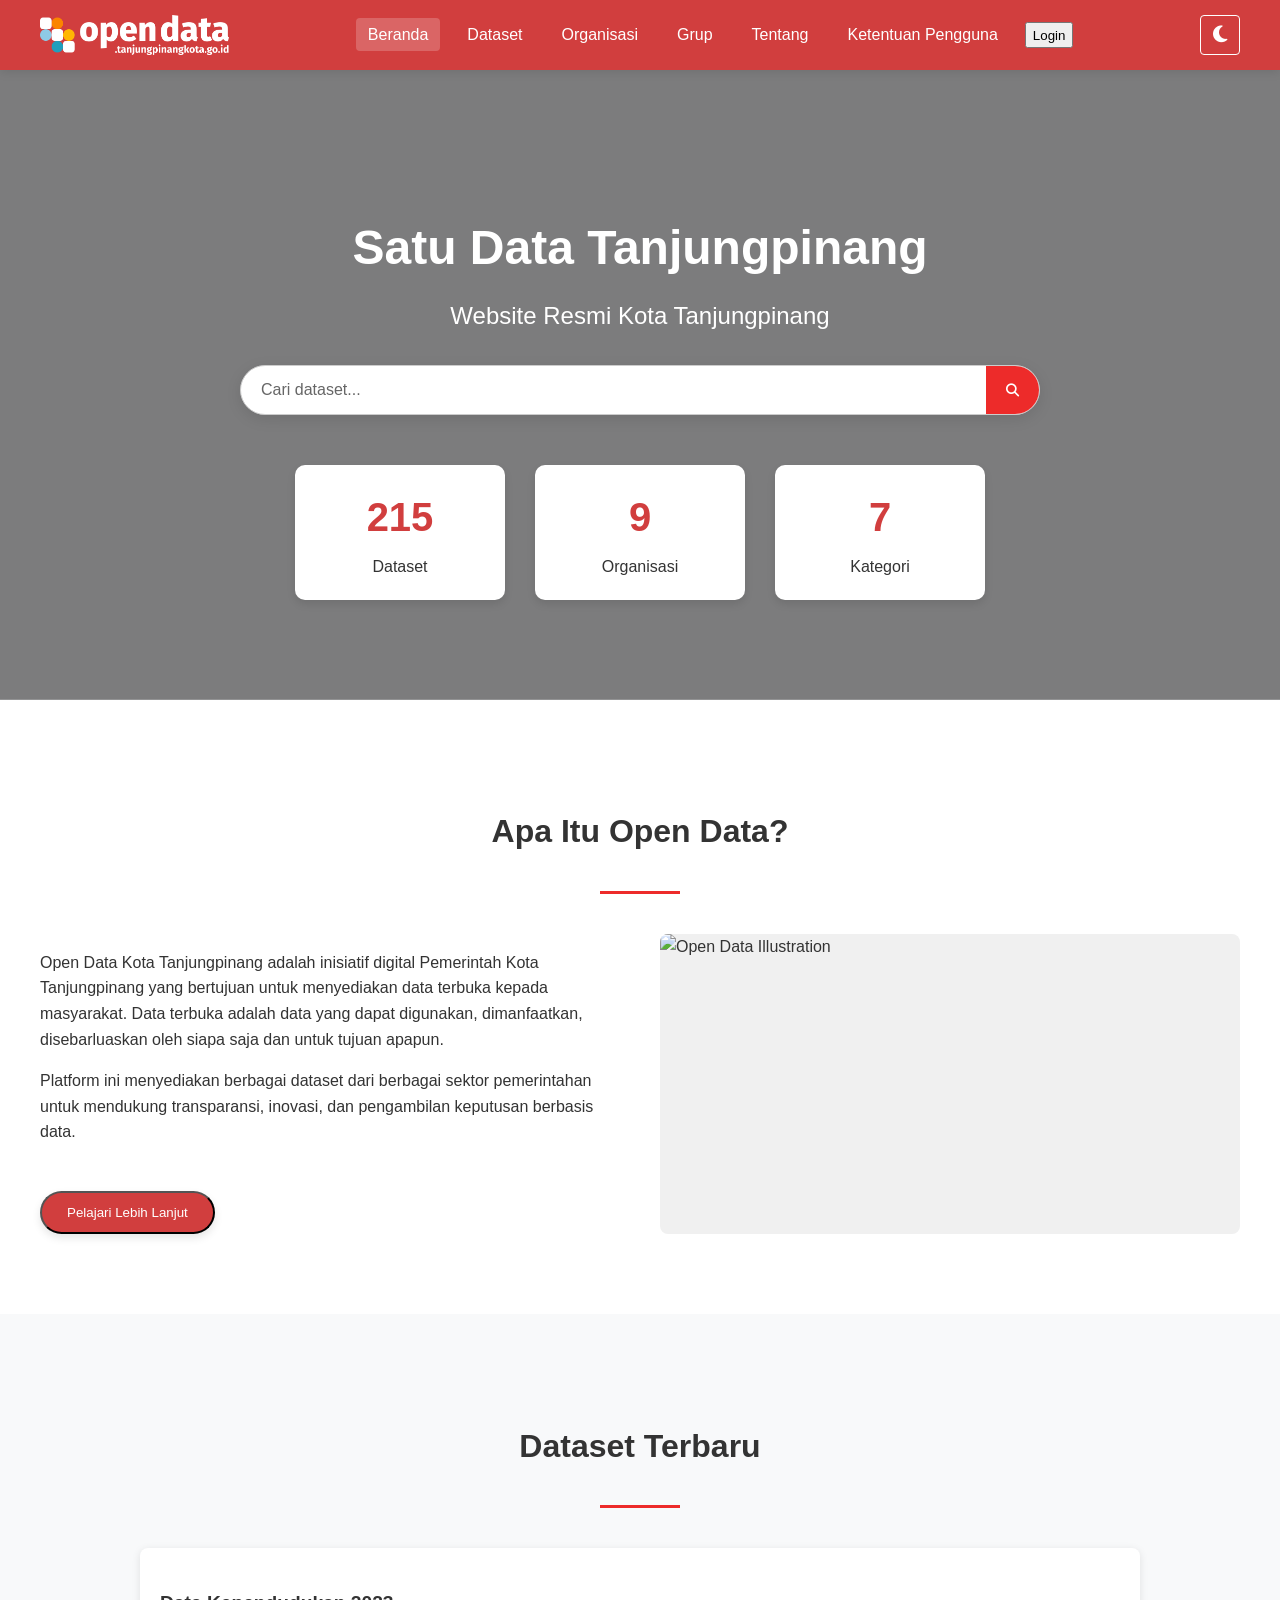
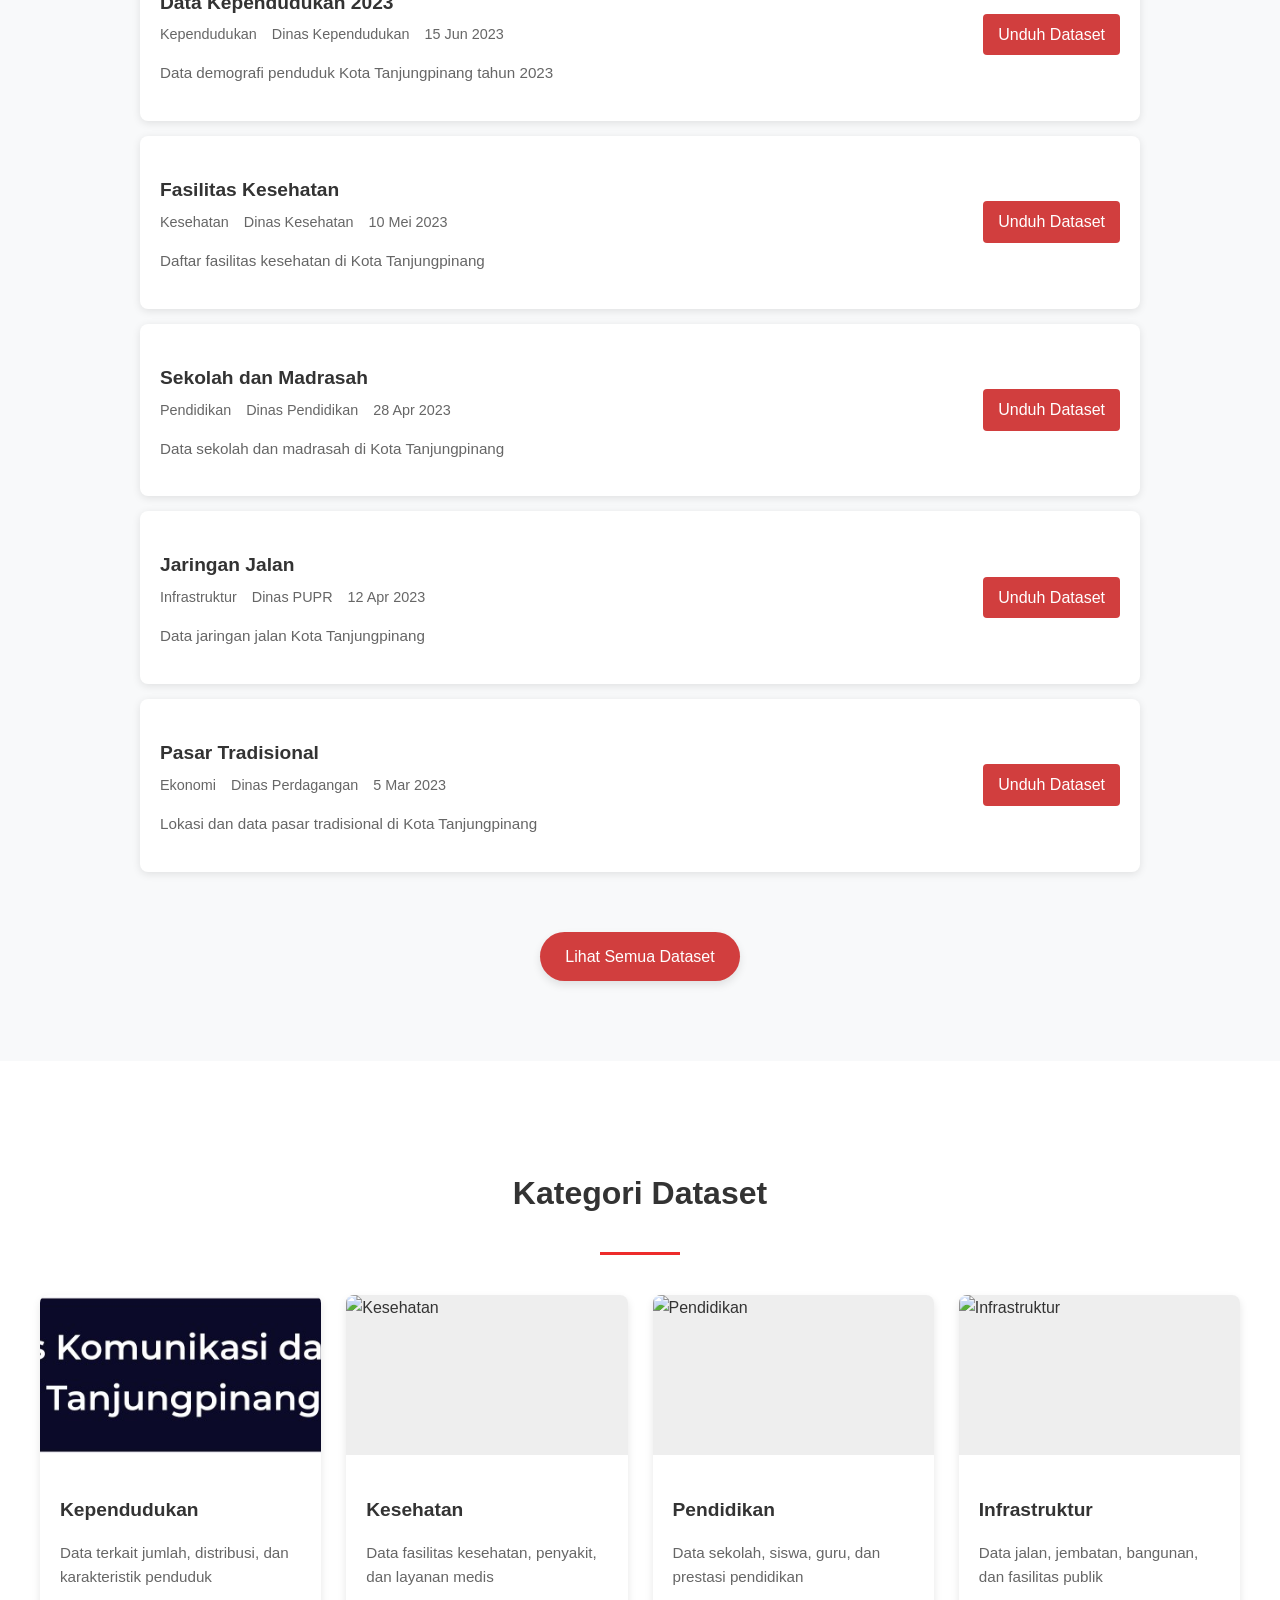
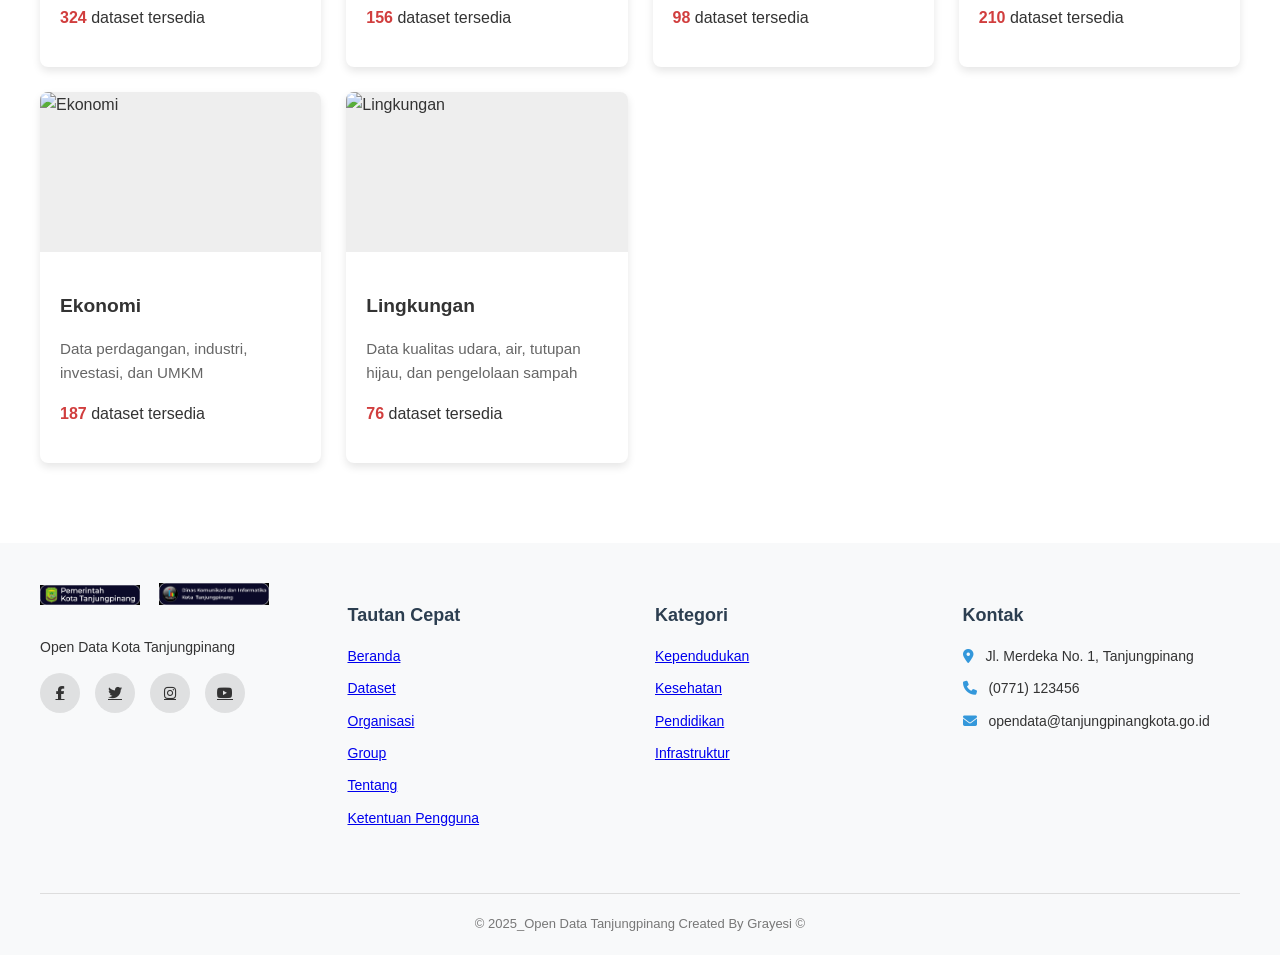
==== index.html @ 6caddbfc "update" ====
<!DOCTYPE html>
<html lang="id">
<head>
    <meta charset="UTF-8">
    <meta name="viewport" content="width=device-width, initial-scale=1.0">
    <title>Open Data Tanjungpinang</title>
    <link rel="stylesheet" href="https://cdnjs.cloudflare.com/ajax/libs/font-awesome/6.4.0/css/all.min.css">
    <link rel="stylesheet"href="index.css">
</head>
<body>
    <div class="loader" id="loader">
        <div class="loader-content">
            <div class="spinner"></div>
            <p>Memuat Data...</p>
        </div>
    </div>
    <div class="toast" id="toast"></div>

    <header>
        <nav>
            <div class="logo">
                <img src="images/opendata tg.png" alt="Open Data Logo">
            </div>
            <button class="mobile-menu-btn" id="mobileMenuBtn">
                <i class="fas fa-bars"></i>
            </button>
            <ul id="mainMenu">
                <li><a href="index.html" class="active">Beranda</a></li>
                <li><a href="menu navbar/dataset.html">Dataset</a></li>
                <li><a href="menu navbar/organisasi.html">Organisasi</a></li>
                <li><a href="menu navbar/grup.html">Grup</a></li>
                <li><a href="menu navbar/tentang.html">Tentang</a></li>
                <li><a href="menu navbar/ketentuan pengguna.html">Ketentuan Pengguna</a></li>
                 <button class="btn btn-outline-light" data-bs-toggle="modal" data-bs-target="#loginModal">Login</button>
            </ul>
                <li class="mode-toggle">
                    <button id="darkModeBtn" class="icon-toggle" aria-label="Toggle Dark Mode">
                        <i class="fas fa-moon"></i>
                    </button>
                </li>
            </ul>
        </nav>
    </header>

    <main>
        <section class="hero-section">
            <h1>Satu Data Tanjungpinang</h1>
            <h2>Website Resmi Kota Tanjungpinang</h2>
            
            <div class="search-container">
                <div class="search-bar">
                    <input type="text" id="searchInput" placeholder="Cari dataset...">
                    <button id="searchBtn">
                        <i class="fas fa-search"></i>
                    </button>
                </div>
            </div>
            
            <div class="stats">
                <div class="stat-item" id="datasetStat">
                    <span>0</span>
                    <p>Dataset</p>
                </div>
                <div class="stat-item" id="orgStat">
                    <span>0</span>
                    <p>Organisasi</p>
                </div>
                <div class="stat-item" id="categoryStat">
                    <span>0</span>
                    <p>Kategori</p>
                </div>
            </div>
        </section>

        <section class="about-opendata">
            <div class="container">
                <div class="section-title">
                    <h2>Apa Itu Open Data?</h2>
                </div>
                <div class="about-content">
                    <div class="about-text">
                        <p>Open Data Kota Tanjungpinang adalah inisiatif digital Pemerintah Kota Tanjungpinang yang bertujuan untuk menyediakan data terbuka kepada masyarakat. Data terbuka adalah data yang dapat digunakan, dimanfaatkan, disebarluaskan oleh siapa saja dan untuk tujuan apapun.</p>
                        <p>Platform ini menyediakan berbagai dataset dari berbagai sektor pemerintahan untuk mendukung transparansi, inovasi, dan pengambilan keputusan berbasis data.</p>
                        <button id="learnMoreBtn" class="view-more">Pelajari Lebih Lanjut</button>
                    </div>
                    <div class="about-image">
                        <img src="" alt="Open Data Illustration">
                    </div>
                </div>
            </div>
        </section>

        <section class="latest-datasets">
            <div class="container">
                <div class="section-title">
                    <h2>Dataset Terbaru</h2>
                </div>
                <div class="dataset-list" id="datasetList">
                    <!-- Dataset items will be inserted here by JavaScript -->
                </div>
                <div style="text-align: center; margin-top: 30px;">
                    <a href="#" class="view-more">Lihat Semua Dataset</a>
                </div>
            </div>
        </section>

        <section class="categories">
            <div class="container">
                <div class="section-title">
                    <h2>Kategori Dataset</h2>
                </div>
                <div class="category-grid" id="categoryGrid">
                    <!-- Category cards will be inserted here by JavaScript -->
                </div>
            </div>
        </section>
    </main>

    <footer>
        <div class="container">
            <div class="footer-content">
                <div class="footer-col">
                    <img src="images/logo pemkot.jpg" alt="Logo Pemerintah Kota Tanjungpinang">
                    <img src="images/logo diskominfo.jpg" alt="Logo Diskominfo Tanjungpinang">
                    <p>Open Data Kota Tanjungpinang</p>
                    <div class="social-links">
                        <a href="#"><i class="fab fa-facebook-f"></i></a>
                        <a href="#"><i class="fab fa-twitter"></i></a>
                        <a href="#"><i class="fab fa-instagram"></i></a>
                        <a href="#"><i class="fab fa-youtube"></i></a>
                    </div>
                </div>
                <div class="footer-col">
                    <h3>Tautan Cepat</h3>
                    <ul>
                        <li><a href="index.html">Beranda</a></li>
                        <li><a href="dataset.html">Dataset</a></li>
                        <li><a href="organisasi.html">Organisasi</a></li>
                        <li><a href="grup.html">Group</a></li>
                        <li><a href="tentang.html">Tentang</a></li>
                        <li><a href="ketentuan pengguna.html">Ketentuan Pengguna</a></li>
                    </ul>
                </div>
                <div class="footer-col">
                    <h3>Kategori</h3>
                    <ul>
                        <li><a href="#">Kependudukan</a></li>
                        <li><a href="#">Kesehatan</a></li>
                        <li><a href="#">Pendidikan</a></li>
                        <li><a href="#">Infrastruktur</a></li>
                    </ul>
                </div>
                <div class="footer-col">
                    <h3>Kontak</h3>
                    <ul>
                        <li><i class="fas fa-map-marker-alt"></i> Jl. Merdeka No. 1, Tanjungpinang</li>
                        <li><i class="fas fa-phone"></i> (0771) 123456</li>
                        <li><i class="fas fa-envelope"></i> opendata@tanjungpinangkota.go.id</li>
                    </ul>
                </div>
            </div>
            <div class="copyright">
                &copy; 2025_Open Data Tanjungpinang Created By Grayesi &copy;
            </div>
        </div>
    </footer>
    
    <script>
        document.addEventListener('DOMContentLoaded', function() {
            // --- Logika Mode Malam ---
            const body = document.body;
            const darkModeBtn = document.getElementById('darkModeBtn');

            function toggleDarkMode() {
                body.classList.toggle('dark-mode');
                const isDarkMode = body.classList.contains('dark-mode');
                localStorage.setItem('darkMode', isDarkMode);
                darkModeBtn.classList.toggle('active', isDarkMode);
            }

            darkModeBtn.addEventListener('click', toggleDarkMode);

            function loadUserPreferences() {
                const isDarkMode = localStorage.getItem('darkMode') === 'true';
                
                if (isDarkMode) {
                    body.classList.add('dark-mode');
                    darkModeBtn.classList.add('active');
                }
            }

            // --- Akhir Logika Mode Malam ---

            // Show loading screen
            const loader = document.getElementById('loader');
            loader.style.display = 'flex';

            setTimeout(() => {
                initApp();
                loader.style.display = 'none';
            }, 1500);

            // Mobile menu toggle
            const mobileMenuBtn = document.getElementById('mobileMenuBtn');
            const mainMenu = document.getElementById('mainMenu');

            mobileMenuBtn.addEventListener('click', function() {
                mainMenu.classList.toggle('active');
                this.innerHTML = mainMenu.classList.contains('active') ?
                    '<i class="fas fa-times"></i>' : '<i class="fas fa-bars"></i>';
            });

            // Animate stats counting
            function animateStats() {
                const datasetStat = document.getElementById('datasetStat').querySelector('span');
                const orgStat = document.getElementById('orgStat').querySelector('span');
                const categoryStat = document.getElementById('categoryStat').querySelector('span');
                
                animateValue(datasetStat, 0, 1436, 2000);
                animateValue(orgStat, 0, 47, 1500);
                animateValue(categoryStat, 0, 26, 1000);
            }

            function animateValue(element, start, end, duration) {
                let startTimestamp = null;
                const step = (timestamp) => {
                    if (!startTimestamp) startTimestamp = timestamp;
                    const progress = Math.min((timestamp - startTimestamp) / duration, 1);
                    element.innerHTML = Math.floor(progress * (end - start) + start);
                    if (progress < 1) {
                        window.requestAnimationFrame(step);
                    }
                };
                window.requestAnimationFrame(step);
            }

            // Dataset list functionality
            const datasets = [
                {
                    id: 1,
                    title: "Data Kependudukan 2023",
                    category: "Kependudukan",
                    org: "Dinas Kependudukan",
                    date: "15 Jun 2023",
                    desc: "Data demografi penduduk Kota Tanjungpinang tahun 2023"
                },
                {
                    id: 2,
                    title: "Fasilitas Kesehatan",
                    category: "Kesehatan",
                    org: "Dinas Kesehatan",
                    date: "10 Mei 2023",
                    desc: "Daftar fasilitas kesehatan di Kota Tanjungpinang"
                },
                {
                    id: 3,
                    title: "Sekolah dan Madrasah",
                    category: "Pendidikan",
                    org: "Dinas Pendidikan",
                    date: "28 Apr 2023",
                    desc: "Data sekolah dan madrasah di Kota Tanjungpinang"
                },
                {
                    id: 4,
                    title: "Jaringan Jalan",
                    category: "Infrastruktur",
                    org: "Dinas PUPR",
                    date: "12 Apr 2023",
                    desc: "Data jaringan jalan Kota Tanjungpinang"
                },
                {
                    id: 5,
                    title: "Pasar Tradisional",
                    category: "Ekonomi",
                    org: "Dinas Perdagangan",
                    date: "5 Mar 2023",
                    desc: "Lokasi dan data pasar tradisional di Kota Tanjungpinang"
                }
            ];
            
            function renderDatasetList() {
                const datasetList = document.getElementById('datasetList');
                datasetList.innerHTML = '';
                
                datasets.forEach(dataset => {
                    const item = document.createElement('div');
                    item.className = 'dataset-item';
                    item.innerHTML = `
                        <div class="dataset-info">
                            <h3 class="dataset-title">${dataset.title}</h3>
                            <div class="dataset-meta">
                                <span>${dataset.category}</span>
                                <span>${dataset.org}</span>
                                <span>${dataset.date}</span>
                            </div>
                            <p class="dataset-desc">${dataset.desc}</p>
                        </div>
                        <div class="dataset-actions">
                            <a href="#" class="dataset-btn" data-id="${dataset.id}">Unduh Dataset</a>
                        </div>
                    `;
                    datasetList.appendChild(item);
                });
                
                document.querySelectorAll('.dataset-btn').forEach(btn => {
                    btn.addEventListener('click', function(e) {
                        e.preventDefault();
                        const datasetId = this.getAttribute('data-id');
                        showToast(`Memulai unduhan dataset #${datasetId}`);
                    });
                });
            }

            // Generate category cards with images
            const categories = [
                { 
                    name: "Kependudukan", 
                    count: 324, 
                    image: "../images/logo diskominfo.jpg ",
                    desc: "Data terkait jumlah, distribusi, dan karakteristik penduduk"
                },
                { 
                    name: "Kesehatan", 
                    count: 156, 
                    image: "https://images.unsplash.com/photo-1576091160550-2173dba999ef?ixlib=rb-4.0.3&ixid=M3wxMjA3fDB8MHxwaG90by1wYWdlfHx8fGVufDB8fHx8fA%3D%3D&auto=format&fit=crop&w=1470&q=80",
                    desc: "Data fasilitas kesehatan, penyakit, dan layanan medis"
                },
                { 
                    name: "Pendidikan", 
                    count: 98, 
                    image: "https://images.unsplash.com/photo-1523050854058-8df90110c9f1?ixlib=rb-4.0.3&ixid=M3wxMjA3fDB8MHxwaG90by1wYWdlfHx8fGVufDB8fHx8fA%3D%3D&auto=format&fit=crop&w=1470&q=80",
                    desc: "Data sekolah, siswa, guru, dan prestasi pendidikan"
                },
                { 
                    name: "Infrastruktur", 
                    count: 210, 
                    image: "https://images.unsplash.com/photo-1477959858617-67f85cf4f1df?ixlib=rb-4.0.3&ixid=M3wxMjA3fDB8MHxwaG90by1wYWdlfHx8fGVufDB8fHx8fA%3D%3D&auto=format&fit=crop&w=1413&q=80",
                    desc: "Data jalan, jembatan, bangunan, dan fasilitas publik"
                },
                { 
                    name: "Ekonomi", 
                    count: 187, 
                    image: "https://images.unsplash.com/photo-1580828343064-fde4fc206bc6?ixlib=rb-4.0.3&ixid=M3wxMjA3fDB8MHxwaG90by1wYWdlfHx8fGVufDB8fHx8fA%3D%3D&auto=format&fit=crop&w=1471&q=80",
                    desc: "Data perdagangan, industri, investasi, dan UMKM"
                },
                { 
                    name: "Lingkungan", 
                    count: 76, 
                    image: "https://images.unsplash.com/photo-1418065460487-3e41a6c84dc5?ixlib=rb-4.0.3&ixid=M3wxMjA3fDB8MHxwaG90by1wYWdlfHx8fGVufDB8fHx8fA%3D%3D&auto=format&fit=crop&w=1470&q=80",
                    desc: "Data kualitas udara, air, tutupan hijau, dan pengelolaan sampah"
                }
            ];

            function renderCategoryCards() {
                const categoryGrid = document.getElementById('categoryGrid');
                categoryGrid.innerHTML = '';

                categories.forEach(category => {
                    const card = document.createElement('div');
                    card.className = 'category-card';
                    card.innerHTML = `
                        <div class="category-image">
                            <img src="${category.image}" alt="${category.name}">
                        </div>
                        <div class="category-content">
                            <h3 class="category-title">${category.name}</h3>
                            <p class="category-desc">${category.desc}</p>
                            <p><span class="category-count">${category.count}</span> dataset tersedia</p>
                        </div>
                    `;
                    categoryGrid.appendChild(card);
                });
            }

            // Search functionality
            const searchBtn = document.getElementById('searchBtn');
            const searchInput = document.getElementById('searchInput');
            
            searchBtn.addEventListener('click', performSearch);
            searchInput.addEventListener('keypress', function(e) {
                if (e.key === 'Enter') performSearch();
            });

            function performSearch() {
                const query = searchInput.value.trim();
                if (query) {
                    showToast(`Mencari: "${query}"`);
                }
            }

            // Learn more button
            document.getElementById('learnMoreBtn').addEventListener('click', function() {
                showToast('Mengarahkan ke halaman tentang');
            });

            // Toast notification
            function showToast(message) {
                const toast = document.getElementById('toast');
                toast.textContent = message;
                toast.classList.add('show');
                
                setTimeout(() => {
                    toast.classList.remove('show');
                }, 3000);
            }

            // Initialize the app
            function initApp() {
                loadUserPreferences();
                animateStats();
                renderDatasetList();
                renderCategoryCards();
            }
        });
    </script>
</body>
</html>
---- index.css ----
:root {
            --primary: #d13e3e;
            --secondary: #CD1818;
            --accent: #ED2B2A;
            --light: #e7776f;
            --dark: #343a30;
            --success: #28a745;
            --bg-body: #f8f9fa;
            --bg-card: white;
            --text-color: #333;
            --text-muted: #666;
            --header-bg: var(--primary);
            --header-text: white;
            --input-bg: white;
            --input-border: #ccc;
        }

        body.dark-mode {
            --primary: #e7776f;
            --secondary: #e7776f;
            --accent: #ec6b5a;
            --light: #34495e;
            --dark: #ecf0f1;
            --success: #cc4e2e;
            --bg-body: #1e2a38;
            --bg-card: #2c3e50;
            --text-color: #f8f9fa;
            --text-muted: #b0bec5;
            --header-bg: #1e2a38;
            --header-text: #f8f9fa;
            --input-bg: #34495e;
            --input-border: #4a647a;
        }

        body {
            margin: 0;
            font-family: 'Segoe UI', Arial, sans-serif;
            background-color: var(--bg-body);
            color: var(--text-color);
            line-height: 1.6;
            transition: background-color 0.5s, color 0.5s;
        }

        header {
            background-color: var(--header-bg);
            color: var(--header-text);
            padding: 15px 0;
            position: sticky;
            top: 0;
            z-index: 1000;
            box-shadow: 0 2px 10px rgba(0,0,0,0.1);
            transition: background-color 0.5s, color 0.5s;
        }

        nav {
            display: flex;
            justify-content: space-between;
            align-items: center;
            max-width: 1200px;
            margin: 0 auto;
            padding: 0 20px;
        }

        .mode-toggle {
            display: flex;
            gap: 10px;
            align-items: center;
        }

        .mode-toggle .icon-toggle {
            background: none;
            border: 1px solid var(--header-text);
            color: var(--header-text);
            width: 40px;
            height: 40px;
            border-radius: 4px;
            cursor: pointer;
            transition: background-color 0.3s, color 0.3s, border-color 0.3s;
            font-size: 1.2rem;
            display: flex;
            justify-content: center;
            align-items: center;
            box-sizing: border-box;
        }

        .mode-toggle .icon-toggle:hover {
            background-color: var(--header-text);
            color: var(--header-bg);
        }

        .mode-toggle .icon-toggle.active {
            background-color: var(--accent);
            border-color: var(--accent);
            color: white;
        }

        .logo {
            display: flex;
            align-items: center;
            gap: 10px;
        }

        .logo img {
            height: 40px;
            transition: transform 0.3s;
        }

        .logo:hover img {
            transform: scale(1.05);
        }

        .logo-text {
            font-weight: bold;
            font-size: 1.2rem;
        }

        nav ul {
            list-style: none;
            margin: 0;
            padding: 0;
            display: flex;
            gap: 15px;
        }

        nav ul li a {
            color: var(--header-text);
            text-decoration: none;
            font-weight: 500;
            padding: 8px 12px;
            border-radius: 4px;
            transition: background-color 0.3s;
        }

        nav ul li a:hover, nav ul li a.active {
            background-color: rgba(255,255,255,0.2);
        }

        .mobile-menu-btn {
            display: none;
            background: none;
            border: none;
            color: var(--header-text);
            font-size: 1.5rem;
            cursor: pointer;
        }

        .hero-section {
            background: linear-gradient(rgba(0,0,0,0.5), rgba(0,0,0,0.5)), url('https://images.unsplash.com/photo-1553877522-43269d4ea984?ixlib=rb-4.0.3&ixid=M3wxMjA3fDB8MHxwaG90by1wYWdlfHx8fGVufDB8fHx8fA%3D%3D&auto=format&fit=crop&w=1470&q=80');
            background-size: cover;
            background-position: center;
            color: white;
            text-align: center;
            padding: 100px 20px;
            position: relative;
        }

        .hero-section h1 {
            font-size: 3em;
            margin-bottom: 10px;
            animation: fadeInDown 1s ease;
        }

        .hero-section h2 {
            font-size: 1.5em;
            margin-top: 0;
            font-weight: normal;
            animation: fadeInUp 1s ease 0.3s both;
        }

        .search-container {
            max-width: 800px;
            margin: 30px auto;
            animation: fadeIn 1s ease 0.6s both;
        }

        .search-bar {
            display: flex;
            background: var(--input-bg);
            border-radius: 50px;
            overflow: hidden;
            box-shadow: 0 4px 15px rgba(0,0,0,0.1);
            border: 1px solid var(--input-border);
            transition: background-color 0.5s, border-color 0.5s;
        }

        .search-bar input {
            flex: 1;
            padding: 15px 20px;
            border: none;
            font-size: 1rem;
            outline: none;
            background: transparent;
            color: var(--text-color);
        }

        .search-bar input::placeholder {
            color: var(--text-muted);
        }

        .search-bar button {
            padding: 0 20px;
            border: none;
            background-color: var(--accent);
            color: white;
            cursor: pointer;
            transition: background-color 0.3s;
        }

        .search-bar button:hover {
            background-color: var(--secondary);
        }

        .stats {
            display: flex;
            justify-content: center;
            gap: 30px;
            margin-top: 50px;
            flex-wrap: wrap;
        }

        .stat-item {
            text-align: center;
            background-color: var(--bg-card);
            padding: 20px 30px;
            border-radius: 10px;
            box-shadow: 0 4px 8px rgba(0,0,0,0.1);
            min-width: 150px;
            transition: transform 0.3s, background-color 0.5s;
        }

        .stat-item:hover {
            transform: translateY(-5px);
        }

        .stat-item span {
            font-size: 2.5em;
            font-weight: bold;
            color: var(--primary);
            display: block;
        }

        .stat-item p {
            margin: 5px 0 0;
            color: var(--text-color);
        }

        .about-opendata {
            padding: 80px 20px;
            background-color: var(--bg-card);
            transition: background-color 0.5s;
        }

        .container {
            max-width: 1200px;
            margin: 0 auto;
        }

        .section-title {
            text-align: center;
            margin-bottom: 40px;
            position: relative;
        }

        .section-title h2 {
            font-size: 2rem;
            color: var(--text-color);
            display: inline-block;
            padding-bottom: 10px;
        }

        .section-title h2::after {
            content: '';
            position: absolute;
            bottom: 0;
            left: 50%;
            transform: translateX(-50%);
            width: 80px;
            height: 3px;
            background-color: var(--accent);
        }

        .about-content {
            display: flex;
            gap: 40px;
            align-items: center;
        }

        .about-text {
            flex: 1;
        }

        .about-image {
            flex: 1;
            min-height: 300px;
            background-color: #f0f0f0;
            border-radius: 8px;
            overflow: hidden;
            position: relative;
        }

        body.dark-mode .about-image {
            background-color: var(--secondary);
        }

        .about-image img {
            width: 100%;
            height: 100%;
            object-fit: cover;
            transition: transform 0.5s;
        }

        .about-image:hover img {
            transform: scale(1.05);
        }

        .latest-datasets {
            padding: 80px 20px;
            background-color: var(--bg-body);
            transition: background-color 0.5s;
        }

        .dataset-list {
            display: flex;
            flex-direction: column;
            gap: 15px;
            max-width: 1000px;
            margin: 0 auto;
        }

        .dataset-item {
            background-color: var(--bg-card);
            border-radius: 8px;
            padding: 20px;
            box-shadow: 0 2px 8px rgba(0,0,0,0.1);
            transition: transform 0.3s, box-shadow 0.3s, background-color 0.5s;
            display: flex;
            justify-content: space-between;
            align-items: center;
        }

        .dataset-item:hover {
            transform: translateY(-3px);
            box-shadow: 0 5px 15px rgba(0,0,0,0.1);
        }

        .dataset-info {
            flex: 1;
        }

        .dataset-title {
            font-size: 1.2rem;
            margin-bottom: 5px;
            color: var(--text-color);
        }

        .dataset-meta {
            display: flex;
            gap: 15px;
            font-size: 0.9rem;
            color: var(--text-muted);
            margin-bottom: 10px;
        }

        .dataset-desc {
            color: var(--text-muted);
            font-size: 0.95rem;
        }

        .dataset-actions {
            display: flex;
            gap: 10px;
        }

        .dataset-btn {
            display: inline-block;
            background-color: var(--primary);
            color: white;
            padding: 8px 15px;
            border-radius: 4px;
            text-decoration: none;
            font-weight: 500;
            transition: background-color 0.3s;
        }

        .dataset-btn:hover {
            background-color: var(--secondary);
        }

        .view-more {
            display: inline-block;
            margin-top: 30px;
            padding: 12px 25px;
            background-color: var(--primary);
            color: white;
            text-decoration: none;
            border-radius: 50px;
            font-weight: 500;
            transition: all 0.3s;
            box-shadow: 0 4px 8px rgba(0,0,0,0.1);
        }

        .view-more:hover {
            background-color: var(--secondary);
            transform: translateY(-3px);
            box-shadow: 0 6px 12px rgba(0,0,0,0.15);
        }

        .categories {
            padding: 80px 20px;
            background-color: var(--bg-card);
            transition: background-color 0.5s;
        }

        .category-grid {
            display: grid;
            grid-template-columns: repeat(auto-fill, minmax(280px, 1fr));
            gap: 25px;
        }

        .category-card {
            background-color: var(--bg-card);
            border-radius: 8px;
            overflow: hidden;
            box-shadow: 0 4px 8px rgba(0,0,0,0.1);
            transition: transform 0.3s, box-shadow 0.3s, background-color 0.5s;
        }

        .category-card:hover {
            transform: translateY(-5px);
            box-shadow: 0 10px 20px rgba(0,0,0,0.15);
        }

        .category-image {
            height: 160px;
            background-color: #eee;
            position: relative;
            overflow: hidden;
        }

        body.dark-mode .category-image {
            background-color: var(--secondary);
        }

        .category-image img {
            width: 100%;
            height: 100%;
            object-fit: cover;
            transition: transform 0.5s;
        }

        .category-card:hover .category-image img {
            transform: scale(1.1);
        }

        .category-content {
            padding: 20px;
        }

        .category-title {
            font-size: 1.2rem;
            margin-bottom: 10px;
            color: var(--text-color);
        }

        .category-desc {
            color: var(--text-muted);
            margin-bottom: 15px;
            font-size: 0.95rem;
        }

        .category-count {
            color: var(--primary);
            font-weight: bold;
        }

        /* Footer Styles */
        footer {
            background-color: #f8f9fa;
            padding: 40px 0 20px;
            color: #333;
            font-size: 14px;
            transition: background-color 0.5s, color 0.5s;
        }

        body.dark-mode footer {
            background-color: var(--header-bg);
            color: var(--dark);
        }

        .footer-content {
            display: flex;
            flex-wrap: wrap;
            justify-content: space-between;
            gap: 30px;
        }

        .footer-col {
            flex: 1;
            min-width: 200px;
            margin-bottom: 20px;
        }

        .footer-col img {
            max-width: 120px;
            height: auto;
            margin-right: 15px;
            margin-bottom: 15px;
            object-fit: contain;
        }

        .footer-col img[src*="logo pemkot"] {
            max-width: 100px;
        }

        .footer-col img[src*="logo diskominfo"] {
            max-width: 110px;
        }

        .footer-col p {
            margin: 10px 0;
            line-height: 1.6;
            color: inherit;
        }

        body.dark-mode .footer-col p {
            color: var(--dark);
        }

        .social-links {
            display: flex;
            gap: 15px;
            margin-top: 15px;
        }

        .social-links a {
            display: flex;
            align-items: center;
            justify-content: center;
            width: 40px;
            height: 40px;
            background-color: rgba(0,0,0,0.1);
            border-radius: 50%;
            color: #333;
            transition: all 0.3s;
        }

        body.dark-mode .social-links a {
            background-color: rgba(255,255,255,0.1);
            color: var(--dark);
        }

        .social-links a:hover {
            background-color: var(--accent);
            color: white;
        }

        .footer-col h3 {
            font-size: 18px;
            margin-bottom: 15px;
            color: #2c3e50;
        }

        body.dark-mode .footer-col h3 {
            color: var(--dark);
        }

        .footer-col ul {
            list-style: none;
            padding: 0;
        }

        .footer-col ul li {
            margin-bottom: 10px;
            color: inherit;
        }

        body.dark-mode .footer-col ul li {
            color: var(--dark);
        }

        .footer-col ul li i {
            margin-right: 8px;
            color: #3498db;
        }

        body.dark-mode .footer-col ul li i {
            color: var(--accent);
        }

        .copyright {
            text-align: center;
            margin-top: 30px;
            padding-top: 20px;
            border-top: 1px solid #ddd;
            font-size: 13px;
            color: #777;
        }

        body.dark-mode .copyright {
            color: var(--dark);
            border-top-color: rgba(255,255,255,0.1);
        }

        /* Responsive adjustments */
        @media (max-width: 768px) {
            .footer-col {
                flex: 100%;
            }
            
            .footer-col img {
                max-width: 90px;
            }
            
            nav ul {
                position: fixed;
                top: 70px;
                left: 0;
                width: 100%;
                background-color: var(--header-bg);
                flex-direction: column;
                align-items: center;
                padding: 20px 0;
                gap: 15px;
                transform: translateY(-150%);
                transition: transform 0.3s ease, background-color 0.5s;
                z-index: 999;
            }

            nav ul.active {
                transform: translateY(0);
            }

            .mobile-menu-btn {
                display: block;
            }

            .hero-section h1 {
                font-size: 2.2rem;
            }

            .hero-section h2 {
                font-size: 1.2rem;
            }

            .about-content {
                flex-direction: column;
            }
            
            .dataset-item {
                flex-direction: column;
                align-items: flex-start;
                gap: 15px;
            }
            
            .dataset-actions {
                align-self: flex-end;
            }
            
            .mode-toggle {
                margin-top: 20px;
            }
        }

        /* Loading animation */
        .loader {
            display: none;
            position: fixed;
            top: 0;
            left: 0;
            width: 100%;
            height: 100%;
            background-color: rgba(0,0,0,0.7);
            z-index: 9999;
            justify-content: center;
            align-items: center;
        }

        .loader-content {
            text-align: center;
            color: white;
        }

        .spinner {
            width: 50px;
            height: 50px;
            border: 5px solid rgba(255,255,255,0.3);
            border-radius: 50%;
            border-top-color: var(--accent);
            animation: spin 1s ease-in-out infinite;
            margin: 0 auto 20px;
        }

        @keyframes spin {
            to { transform: rotate(360deg); }
        }

        /* Toast notification */
        .toast {
            position: fixed;
            bottom: 20px;
            right: 20px;
            background-color: var(--success);
            color: white;
            padding: 15px 25px;
            border-radius: 4px;
            box-shadow: 0 4px 12px rgba(0,0,0,0.15);
            transform: translateY(100px);
            opacity: 0;
            transition: all 0.3s ease;
            z-index: 1000;
        }

        .toast.show {
            transform: translateY(0);
            opacity: 1;
        }

        /* Animations */
        @keyframes fadeIn {
            from { opacity: 0; }
            to { opacity: 1; }
        }

        @keyframes fadeInDown {
            from {
                opacity: 0;
                transform: translateY(-20px);
            }
            to {
                opacity: 1;
                transform: translateY(0);
            }
        }

        @keyframes fadeInUp {
            from {
                opacity: 0;
                transform: translateY(20px);
            }
            to {
                opacity: 1;
                transform: translateY(0);
            }
        }
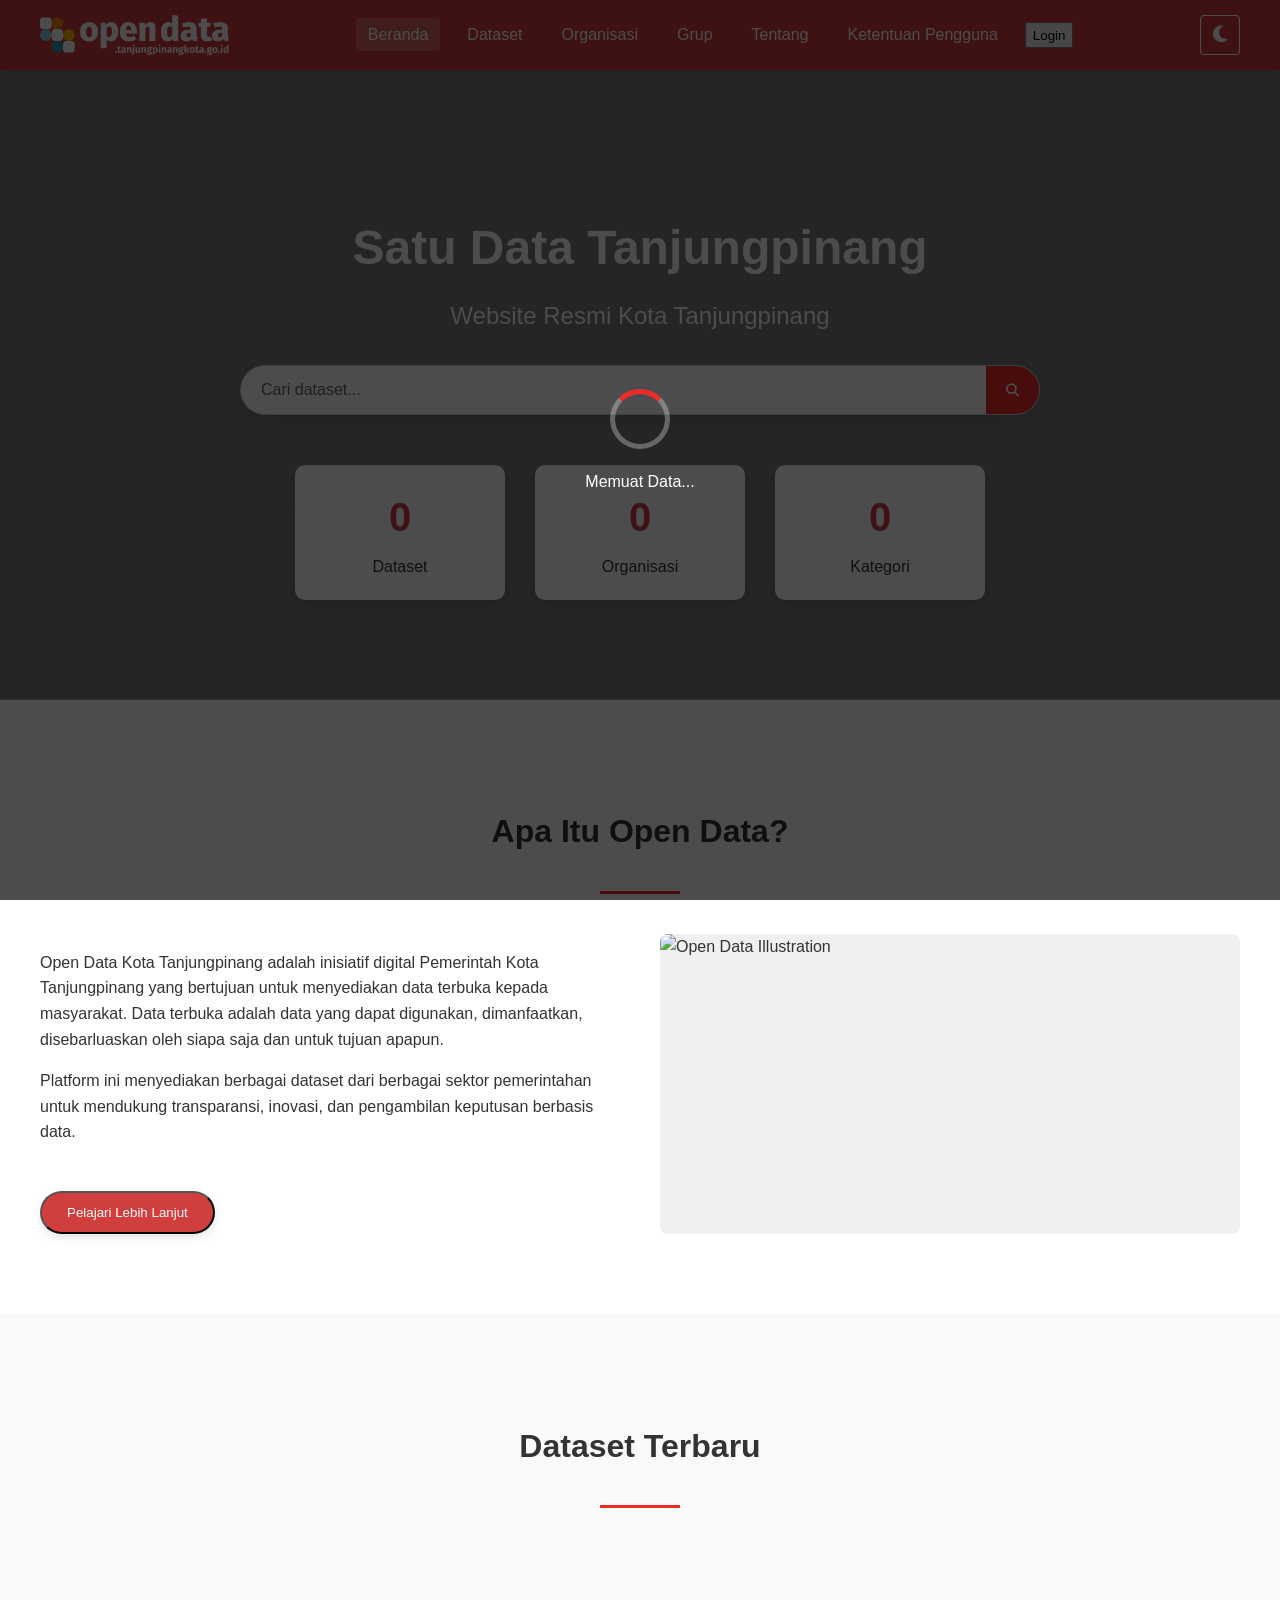
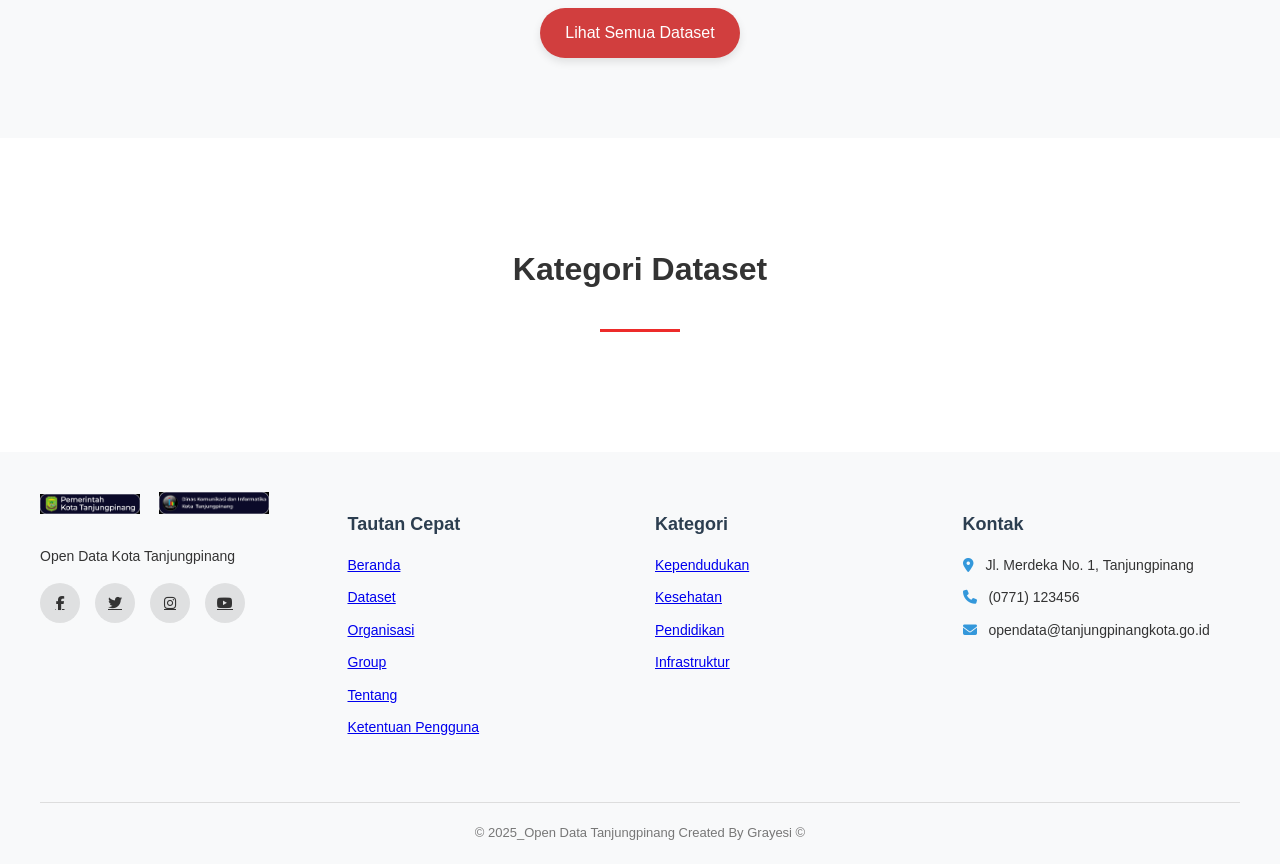
==== commit 4f20fd62: "update" ====
--- a/index.html
+++ b/index.html
@@ -134,11 +134,11 @@
                     <h3>Tautan Cepat</h3>
                     <ul>
                         <li><a href="index.html">Beranda</a></li>
-                        <li><a href="dataset.html">Dataset</a></li>
-                        <li><a href="organisasi.html">Organisasi</a></li>
-                        <li><a href="grup.html">Group</a></li>
-                        <li><a href="tentang.html">Tentang</a></li>
-                        <li><a href="ketentuan pengguna.html">Ketentuan Pengguna</a></li>
+                        <li><a href="../Menu Navbar/dataset.html">Dataset</a></li>
+                        <li><a href="../Menu Navbar/organisasi.html">Organisasi</a></li>
+                        <li><a href="../Menu Navbar/grup.html">Group</a></li>
+                        <li><a href="../Menu Navbar/grup.html">Tentang</a></li>
+                        <li><a href="../Menu Navbar/ketentuan pengguna.html">Ketentuan Pengguna</a></li>
                     </ul>
                 </div>
                 <div class="footer-col">
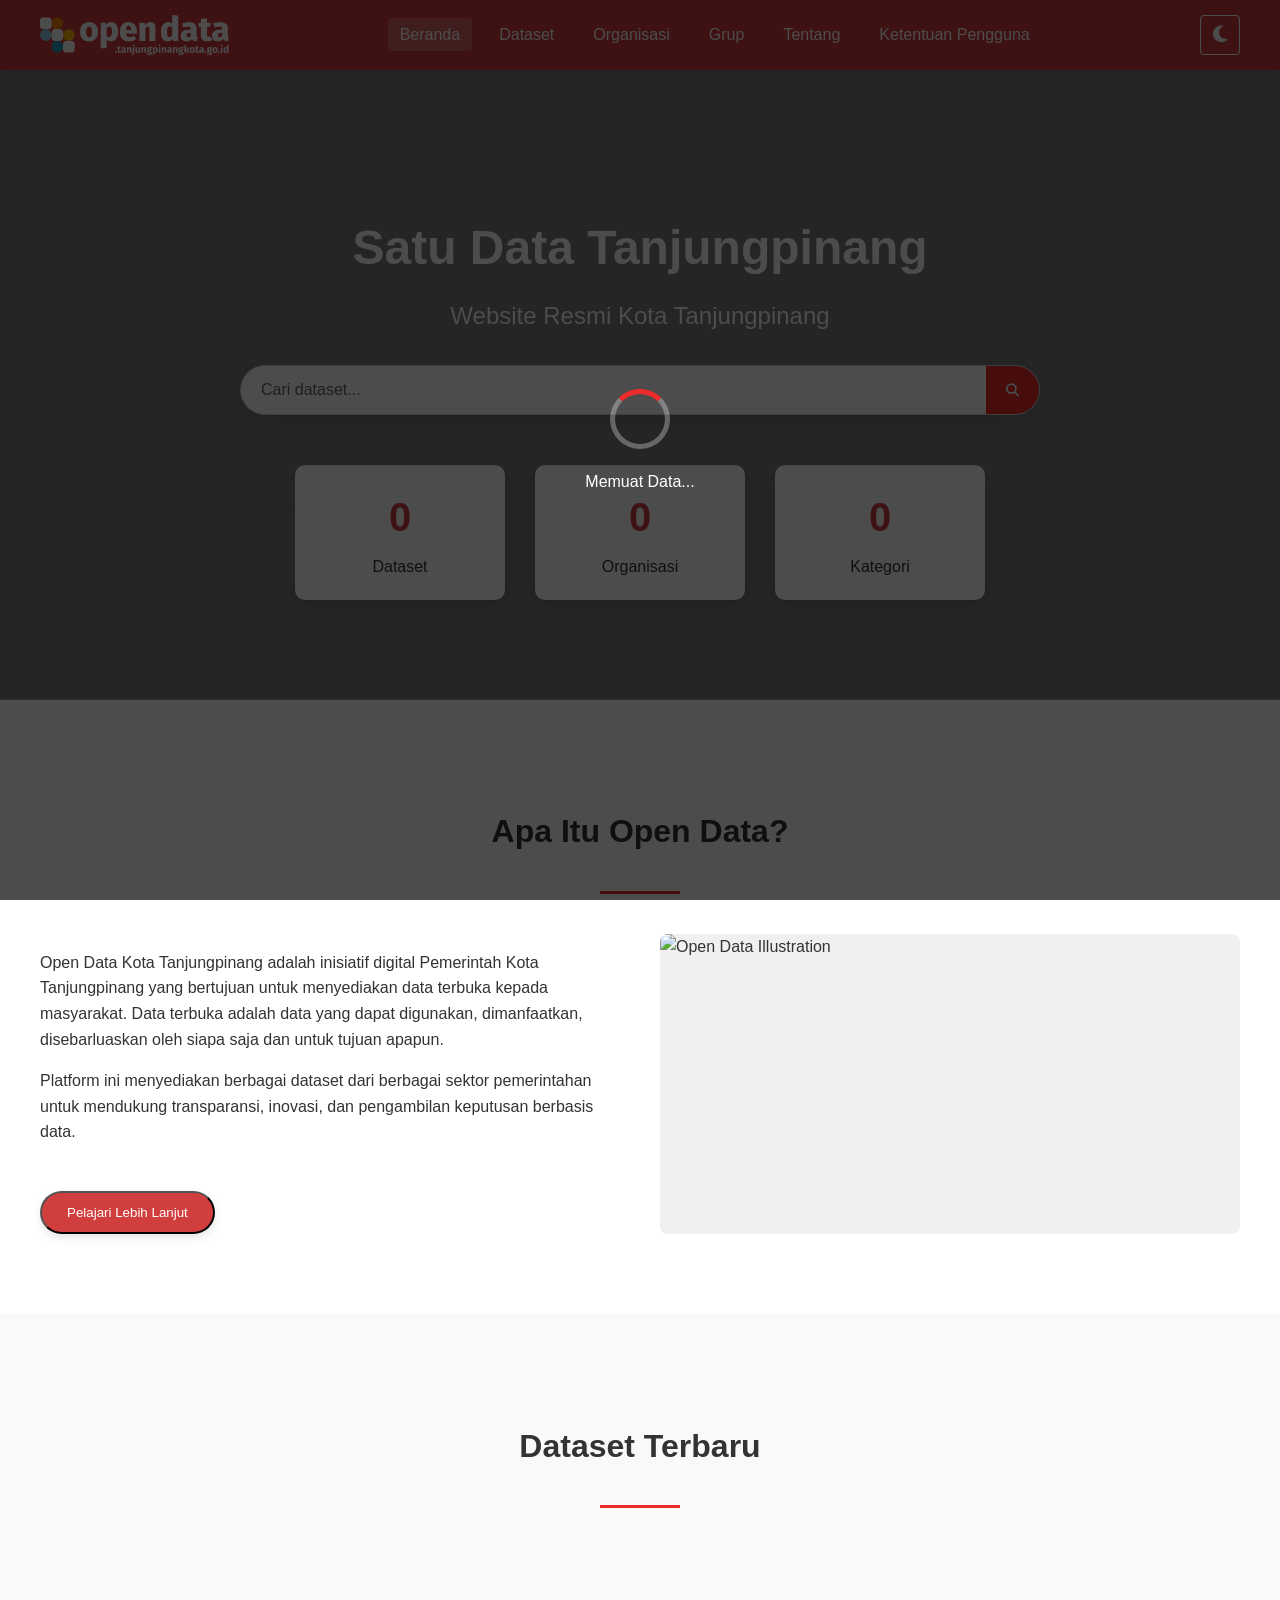
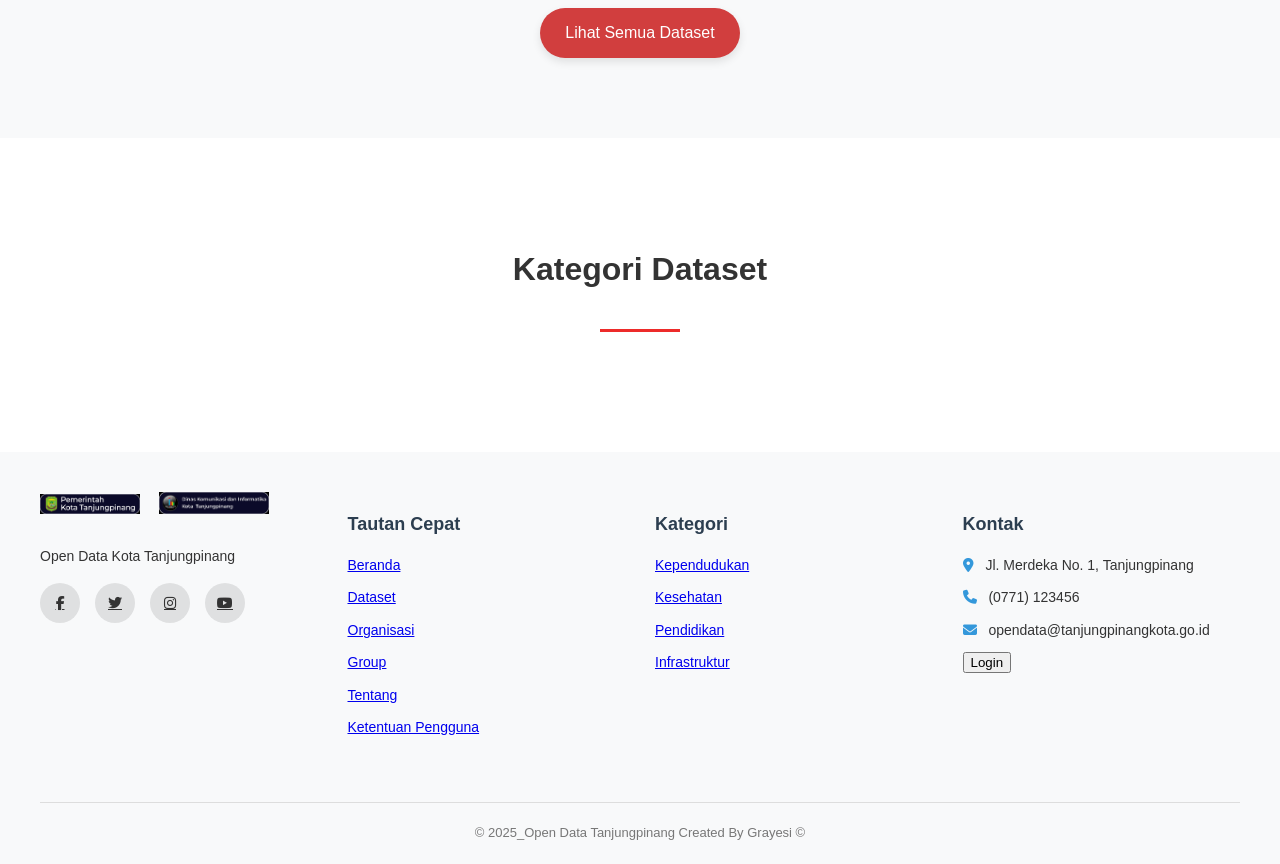
==== commit fa2a1b94: "update" ====
--- a/index.html
+++ b/index.html
@@ -31,7 +31,6 @@
                 <li><a href="menu navbar/grup.html">Grup</a></li>
                 <li><a href="menu navbar/tentang.html">Tentang</a></li>
                 <li><a href="menu navbar/ketentuan pengguna.html">Ketentuan Pengguna</a></li>
-                 <button class="btn btn-outline-light" data-bs-toggle="modal" data-bs-target="#loginModal">Login</button>
             </ul>
                 <li class="mode-toggle">
                     <button id="darkModeBtn" class="icon-toggle" aria-label="Toggle Dark Mode">
@@ -156,6 +155,7 @@
                         <li><i class="fas fa-map-marker-alt"></i> Jl. Merdeka No. 1, Tanjungpinang</li>
                         <li><i class="fas fa-phone"></i> (0771) 123456</li>
                         <li><i class="fas fa-envelope"></i> opendata@tanjungpinangkota.go.id</li>
+                        <button class="btn btn-outline-light" data-bs-toggle="modal" data-bs-target="#loginModal">Login</button>
                     </ul>
                 </div>
             </div>
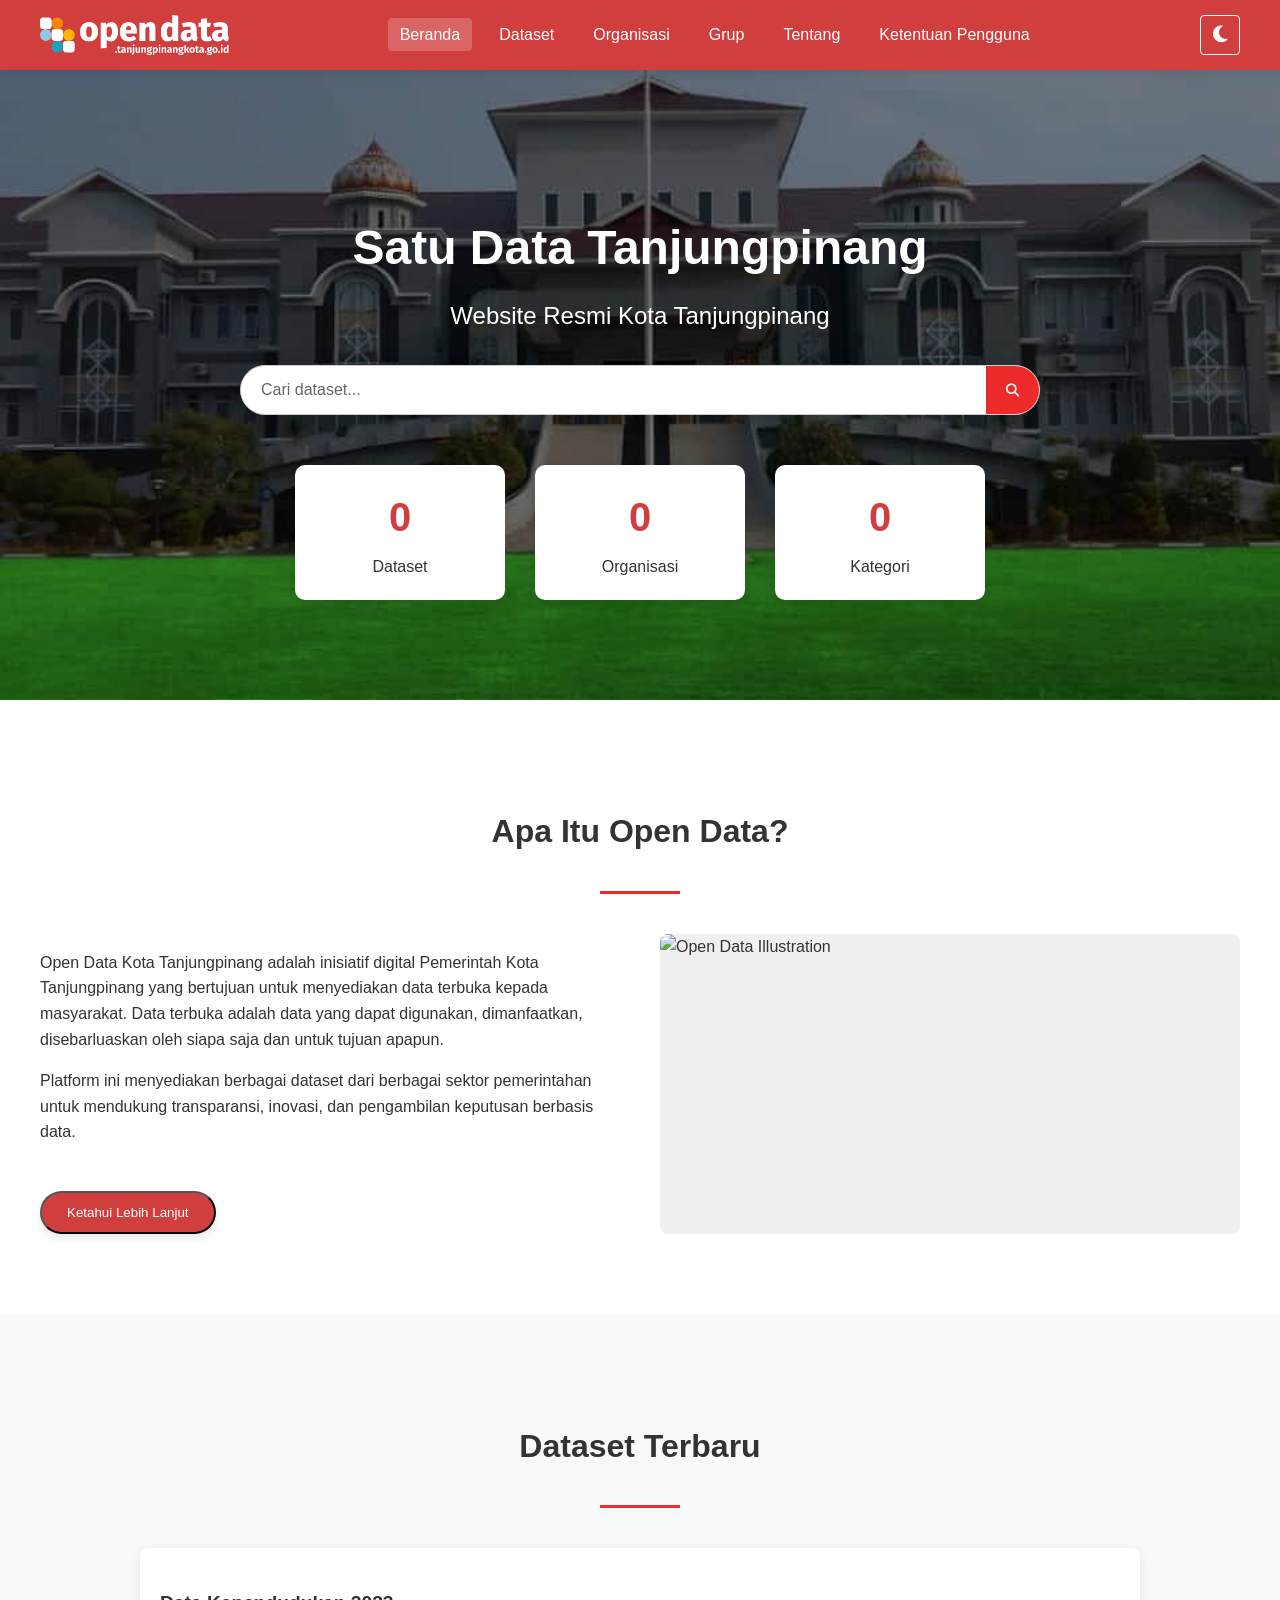
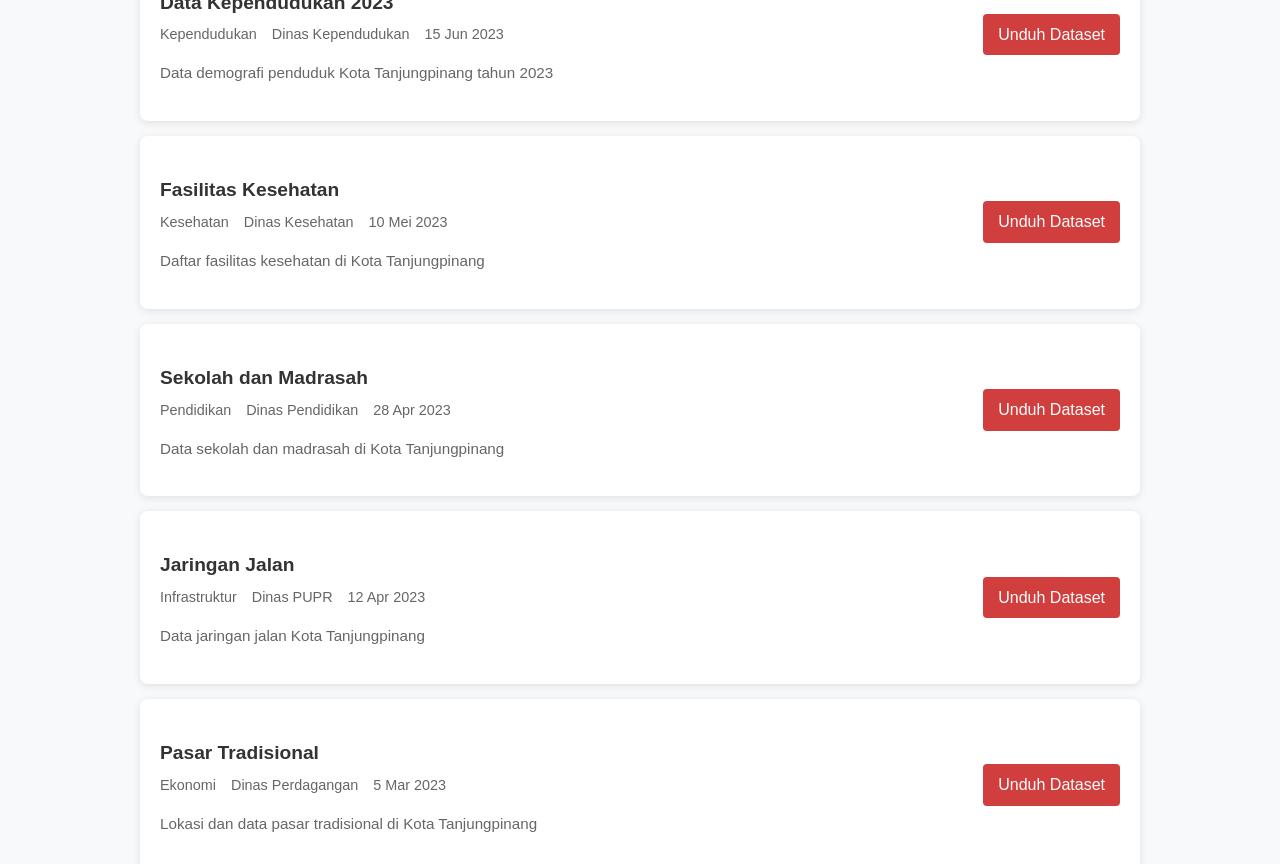
==== commit eb9d51b4: "update" ====
--- a/index.html
+++ b/index.html
@@ -80,10 +80,10 @@
                     <div class="about-text">
                         <p>Open Data Kota Tanjungpinang adalah inisiatif digital Pemerintah Kota Tanjungpinang yang bertujuan untuk menyediakan data terbuka kepada masyarakat. Data terbuka adalah data yang dapat digunakan, dimanfaatkan, disebarluaskan oleh siapa saja dan untuk tujuan apapun.</p>
                         <p>Platform ini menyediakan berbagai dataset dari berbagai sektor pemerintahan untuk mendukung transparansi, inovasi, dan pengambilan keputusan berbasis data.</p>
-                        <button id="learnMoreBtn" class="view-more">Pelajari Lebih Lanjut</button>
+                        <button id="learnMoreBtn" class="view-more">Ketahui Lebih Lanjut</button>
                     </div>
                     <div class="about-image">
-                        <img src="" alt="Open Data Illustration">
+                        <img src="https://th.bing.com/th/id/OIP.ILMy4ZBLD4hFxqI-e_qIBwHaEK?w=319&h=180&c=7&r=0&o=7&pid=1.7&rm=3" alt="Open Data Illustration">
                     </div>
                 </div>
             </div>
@@ -316,37 +316,37 @@
                 { 
                     name: "Kependudukan", 
                     count: 324, 
-                    image: "../images/logo diskominfo.jpg ",
+                    image: "images/KEPENDUDUKAN DATA.jpeg",
                     desc: "Data terkait jumlah, distribusi, dan karakteristik penduduk"
                 },
                 { 
                     name: "Kesehatan", 
                     count: 156, 
-                    image: "https://images.unsplash.com/photo-1576091160550-2173dba999ef?ixlib=rb-4.0.3&ixid=M3wxMjA3fDB8MHxwaG90by1wYWdlfHx8fGVufDB8fHx8fA%3D%3D&auto=format&fit=crop&w=1470&q=80",
+                    image: "images/KESEHATAN DATA.jpg",
                     desc: "Data fasilitas kesehatan, penyakit, dan layanan medis"
                 },
                 { 
                     name: "Pendidikan", 
                     count: 98, 
-                    image: "https://images.unsplash.com/photo-1523050854058-8df90110c9f1?ixlib=rb-4.0.3&ixid=M3wxMjA3fDB8MHxwaG90by1wYWdlfHx8fGVufDB8fHx8fA%3D%3D&auto=format&fit=crop&w=1470&q=80",
+                    image: "images/PENDIDIKAN DATA.jpg",
                     desc: "Data sekolah, siswa, guru, dan prestasi pendidikan"
                 },
                 { 
                     name: "Infrastruktur", 
                     count: 210, 
-                    image: "https://images.unsplash.com/photo-1477959858617-67f85cf4f1df?ixlib=rb-4.0.3&ixid=M3wxMjA3fDB8MHxwaG90by1wYWdlfHx8fGVufDB8fHx8fA%3D%3D&auto=format&fit=crop&w=1413&q=80",
+                    image: "images/INFRASTRUKTUR DATA.jpg",
                     desc: "Data jalan, jembatan, bangunan, dan fasilitas publik"
                 },
                 { 
                     name: "Ekonomi", 
                     count: 187, 
-                    image: "https://images.unsplash.com/photo-1580828343064-fde4fc206bc6?ixlib=rb-4.0.3&ixid=M3wxMjA3fDB8MHxwaG90by1wYWdlfHx8fGVufDB8fHx8fA%3D%3D&auto=format&fit=crop&w=1471&q=80",
+                    image: "images/EKONOMI DATA.png",
                     desc: "Data perdagangan, industri, investasi, dan UMKM"
                 },
                 { 
                     name: "Lingkungan", 
                     count: 76, 
-                    image: "https://images.unsplash.com/photo-1418065460487-3e41a6c84dc5?ixlib=rb-4.0.3&ixid=M3wxMjA3fDB8MHxwaG90by1wYWdlfHx8fGVufDB8fHx8fA%3D%3D&auto=format&fit=crop&w=1470&q=80",
+                    image: "images/dinas lingkungan.jpg",
                     desc: "Data kualitas udara, air, tutupan hijau, dan pengelolaan sampah"
                 }
             ];
--- a/index.css
+++ b/index.css
@@ -145,7 +145,7 @@
         }
 
         .hero-section {
-            background: linear-gradient(rgba(0,0,0,0.5), rgba(0,0,0,0.5)), url('https://images.unsplash.com/photo-1553877522-43269d4ea984?ixlib=rb-4.0.3&ixid=M3wxMjA3fDB8MHxwaG90by1wYWdlfHx8fGVufDB8fHx8fA%3D%3D&auto=format&fit=crop&w=1470&q=80');
+            background: linear-gradient(rgba(0,0,0,0.5), rgba(0,0,0,0.5)), url('images/walikota\ tanjungpinang.jpg');
             background-size: cover;
             background-position: center;
             color: white;
@@ -406,7 +406,7 @@
         }
 
         .categories {
-            padding: 80px 20px;
+            padding: 80px 20px;  
             background-color: var(--bg-card);
             transition: background-color 0.5s;
         }
@@ -444,7 +444,8 @@
         .category-image img {
             width: 100%;
             height: 100%;
-            object-fit: cover;
+            object-fit: center;
+            object-position: center;
             transition: transform 0.5s;
         }
 
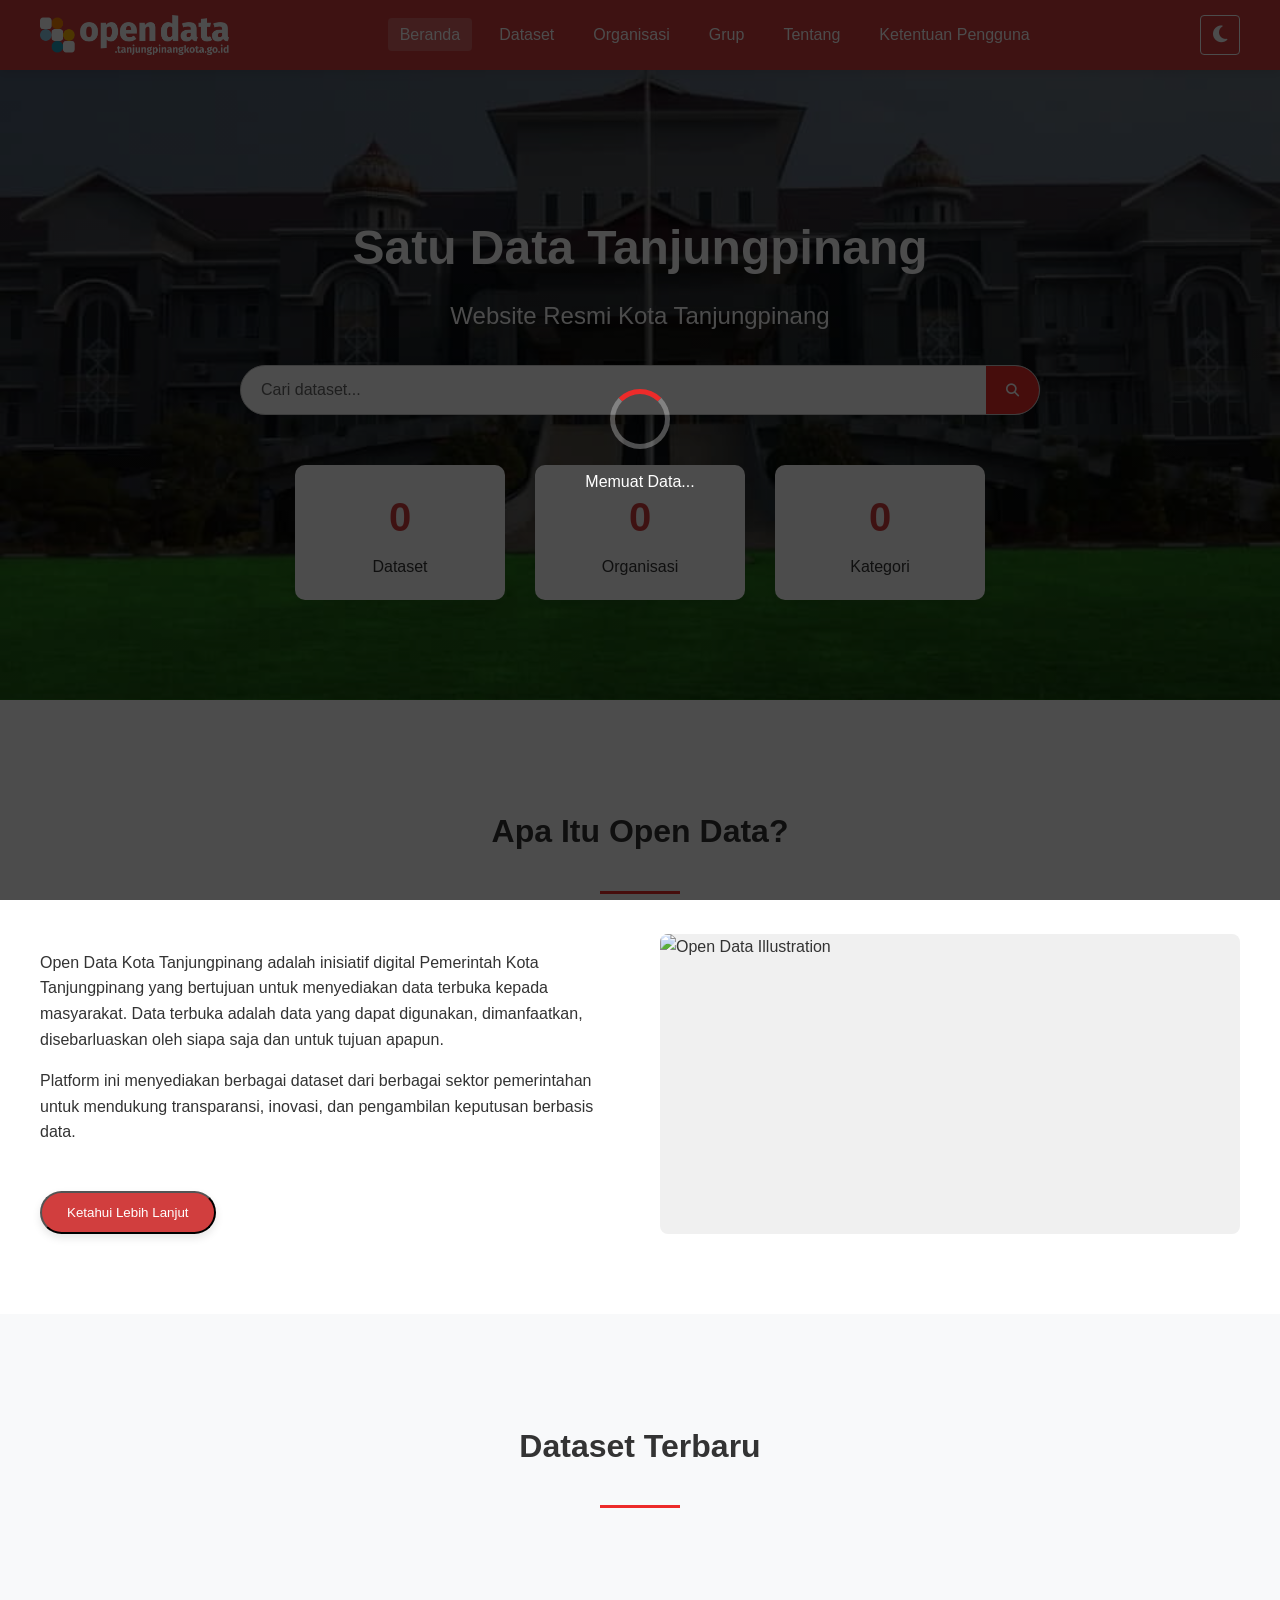
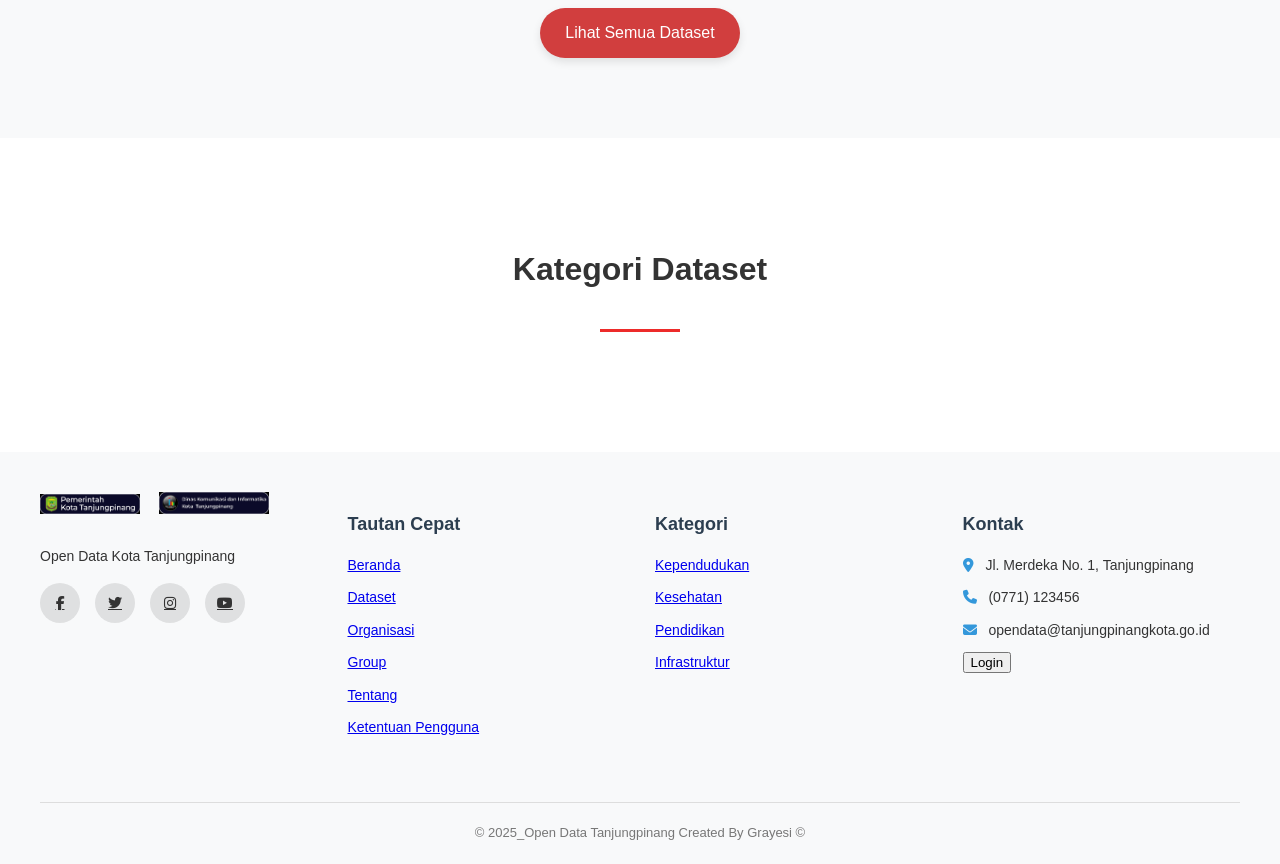
==== commit f1049aa9: "update" ====
--- a/index.html
+++ b/index.html
@@ -133,11 +133,11 @@
                     <h3>Tautan Cepat</h3>
                     <ul>
                         <li><a href="index.html">Beranda</a></li>
-                        <li><a href="../Menu Navbar/dataset.html">Dataset</a></li>
-                        <li><a href="../Menu Navbar/organisasi.html">Organisasi</a></li>
-                        <li><a href="../Menu Navbar/grup.html">Group</a></li>
-                        <li><a href="../Menu Navbar/grup.html">Tentang</a></li>
-                        <li><a href="../Menu Navbar/ketentuan pengguna.html">Ketentuan Pengguna</a></li>
+                        <li><a href="./Menu Navbar/dataset.html">Dataset</a></li>
+                        <li><a href="./Menu Navbar/organisasi.html">Organisasi</a></li>
+                        <li><a href="./Menu Navbar/grup.html">Group</a></li>
+                        <li><a href="./Menu Navbar/tentang.html">Tentang</a></li>
+                        <li><a href="./Menu Navbar/ketentuan pengguna.html">Ketentuan Pengguna</a></li>
                     </ul>
                 </div>
                 <div class="footer-col">
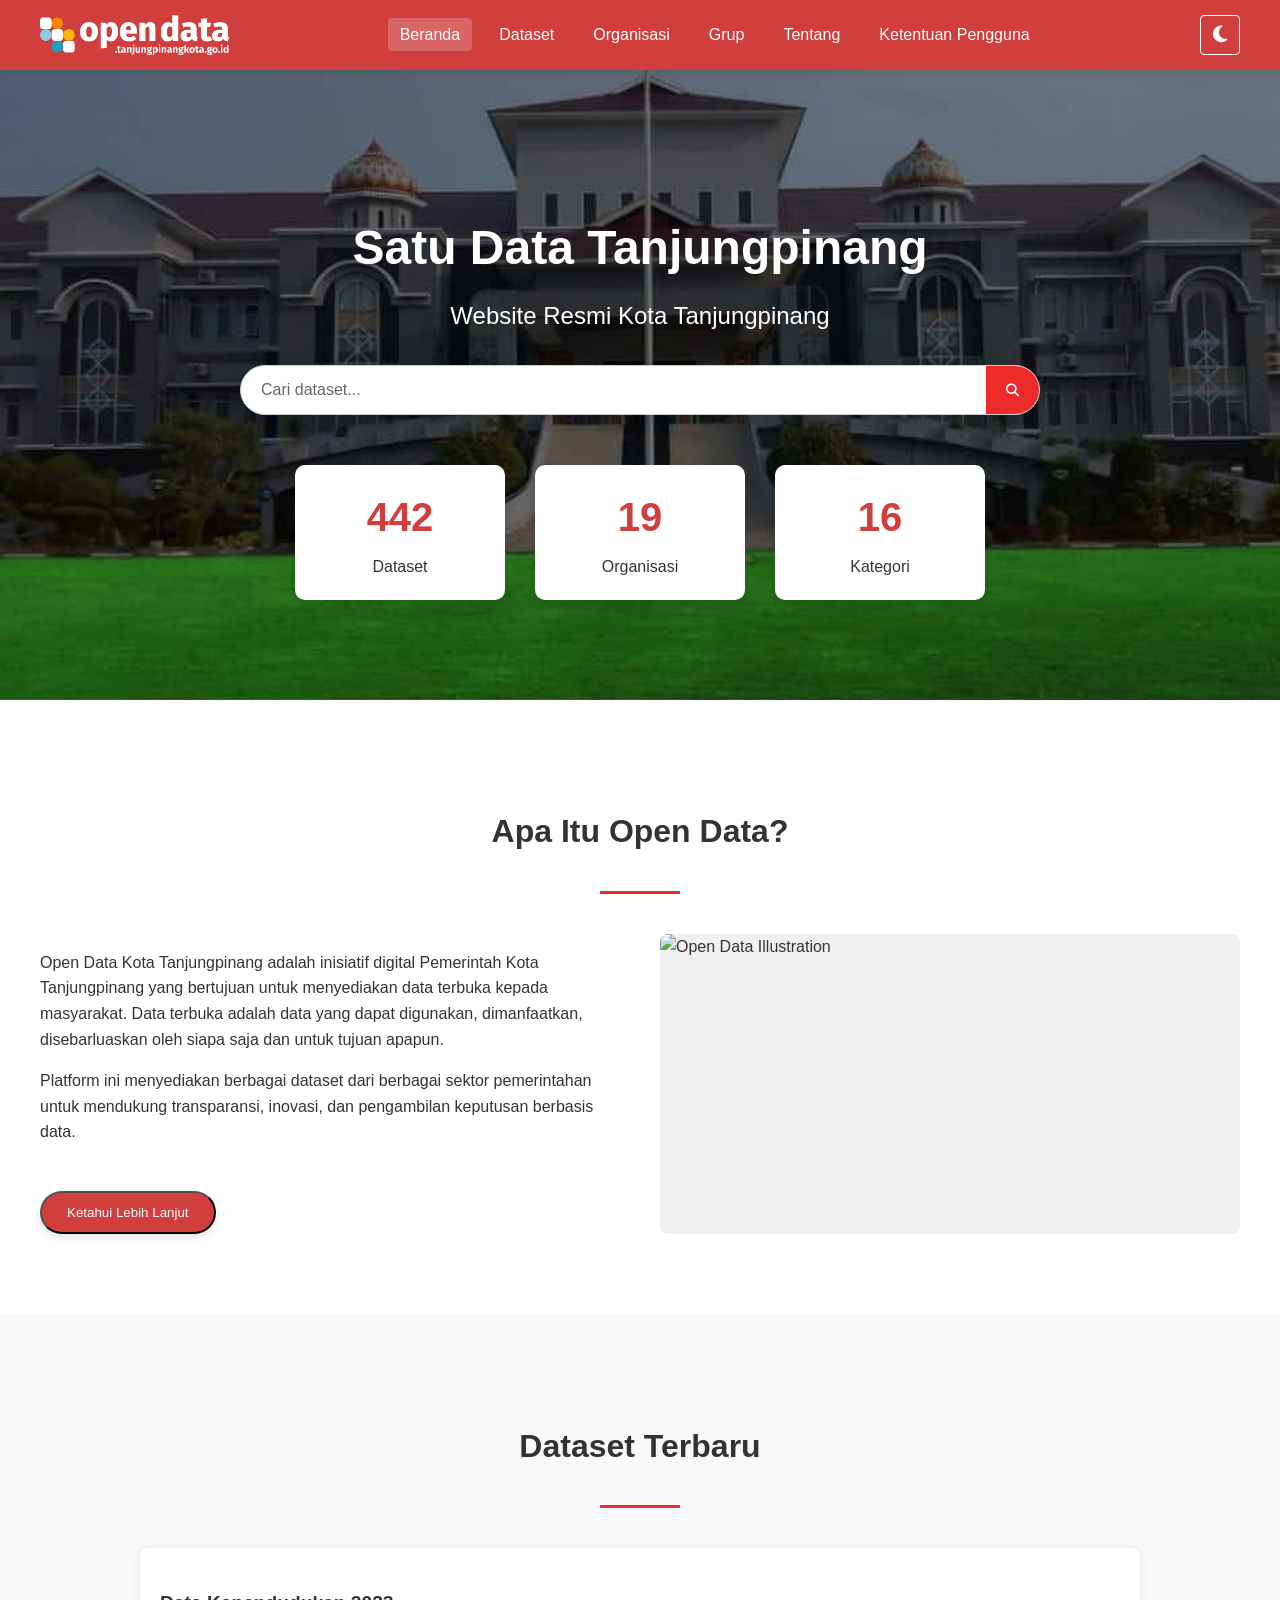
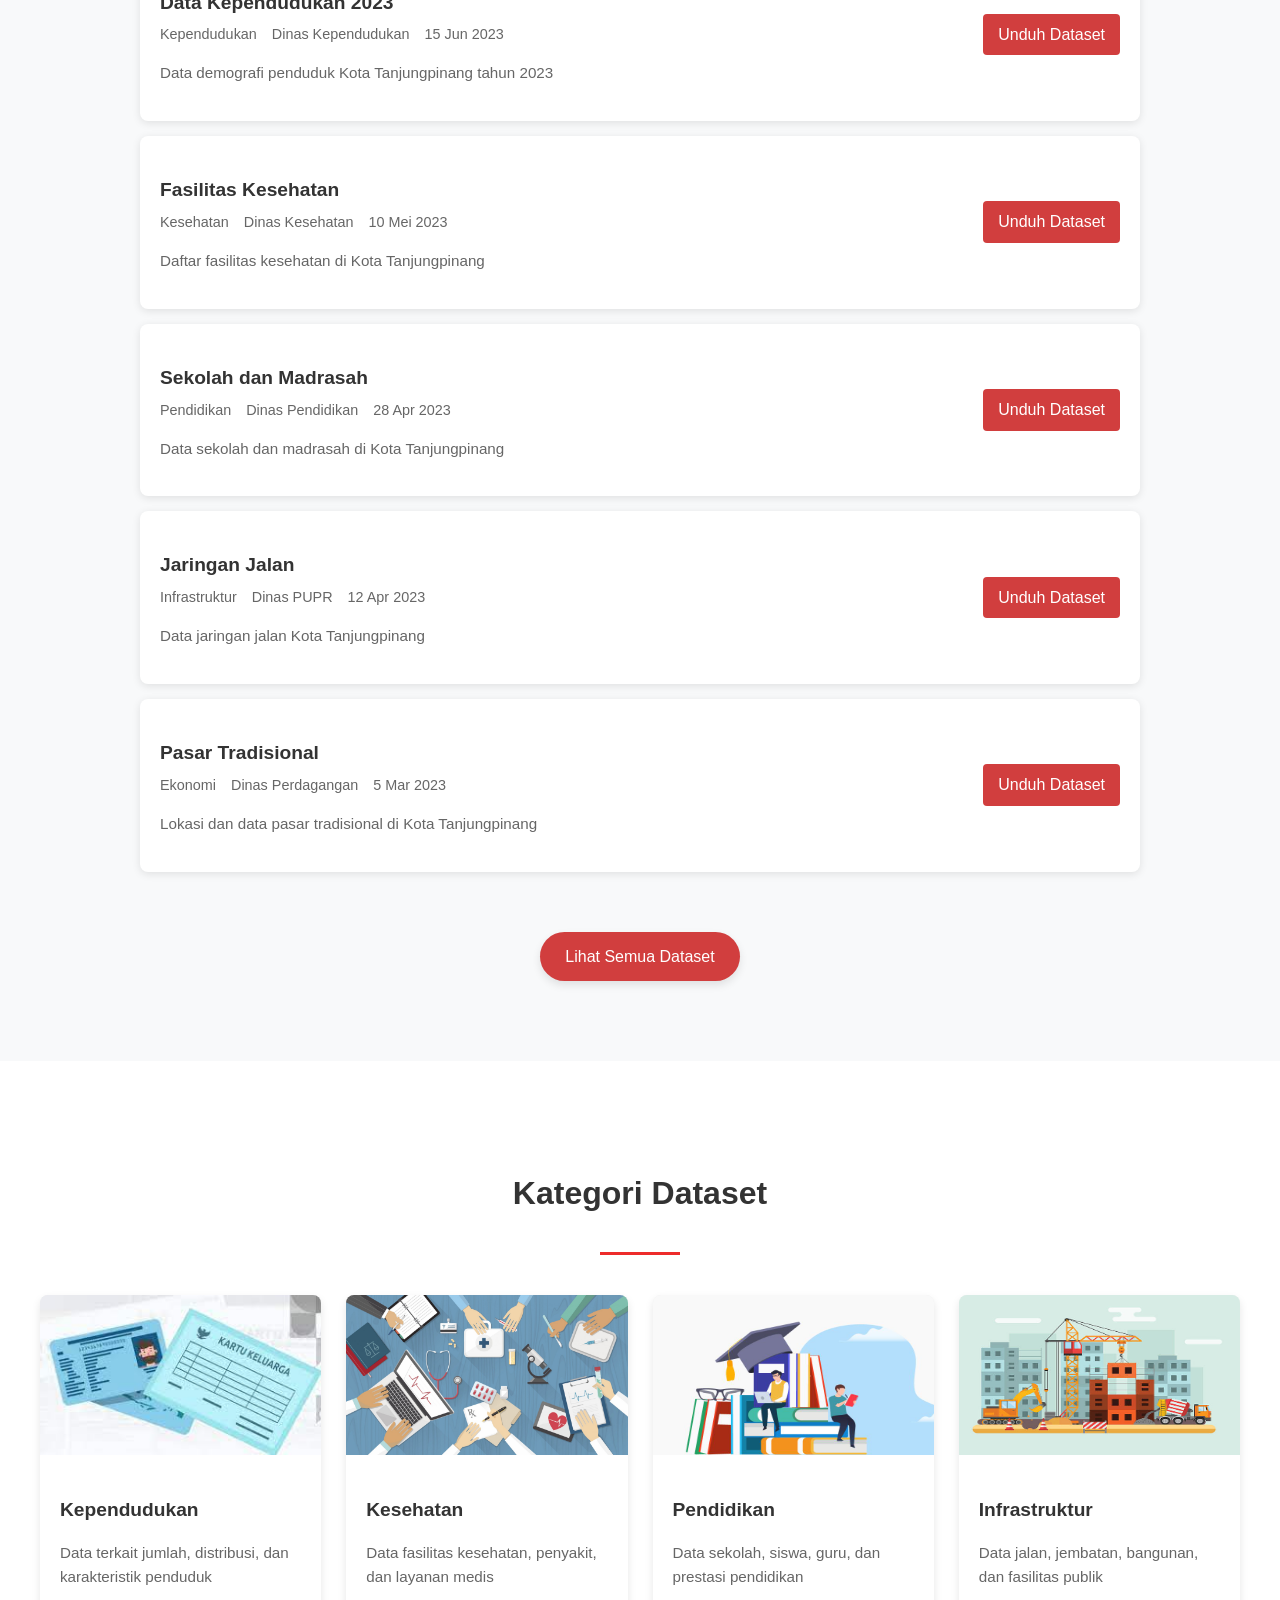
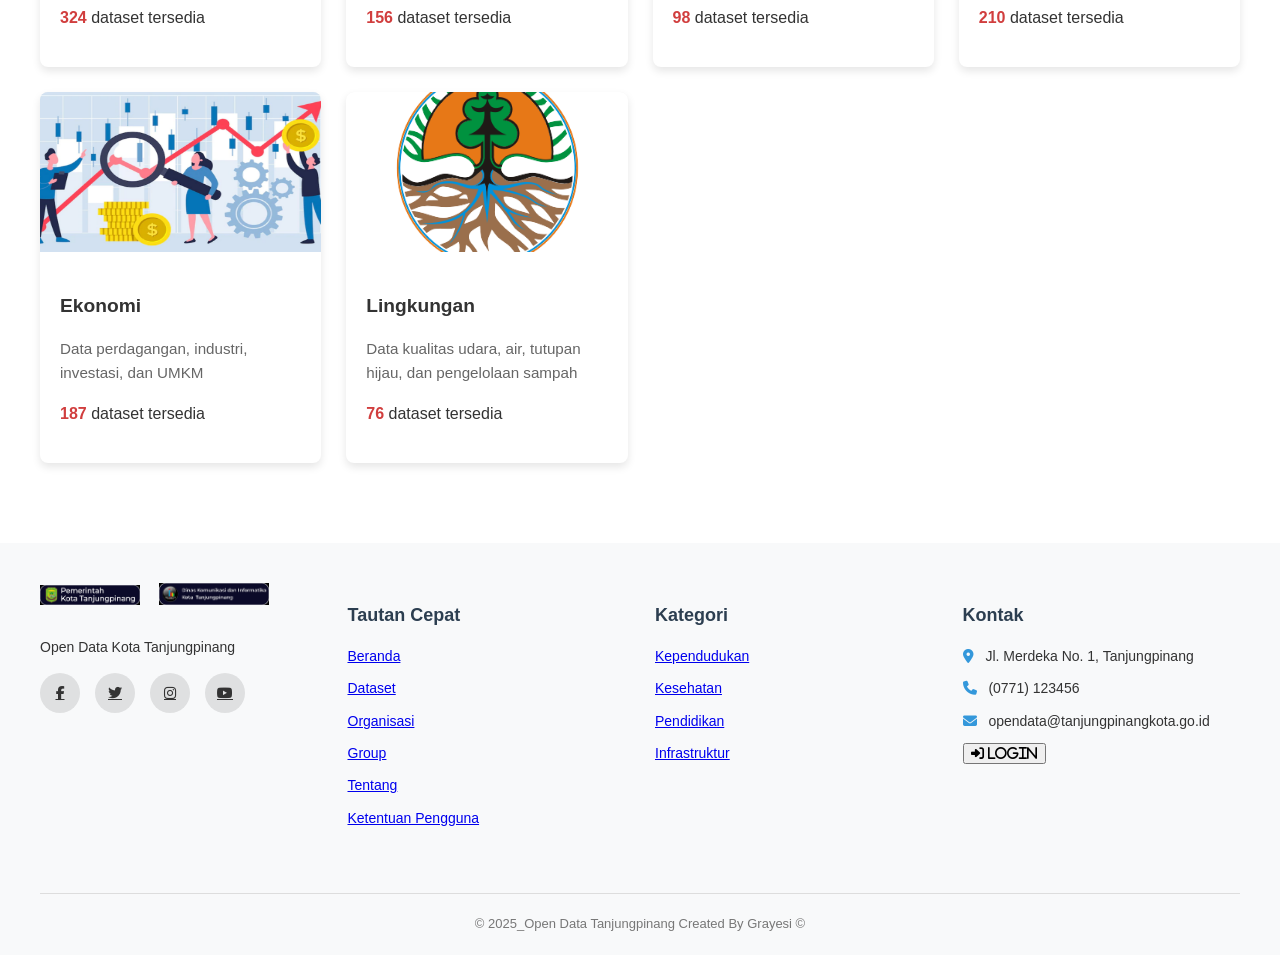
==== commit ddeedd4a: "update" ====
--- a/index.html
+++ b/index.html
@@ -155,7 +155,7 @@
                         <li><i class="fas fa-map-marker-alt"></i> Jl. Merdeka No. 1, Tanjungpinang</li>
                         <li><i class="fas fa-phone"></i> (0771) 123456</li>
                         <li><i class="fas fa-envelope"></i> opendata@tanjungpinangkota.go.id</li>
-                        <button class="btn btn-outline-light" data-bs-toggle="modal" data-bs-target="#loginModal">Login</button>
+                        <button class a href="login.html" class="footer-login-btn"><i class="fas fa-sign-in-alt"> Login</i>
                     </ul>
                 </div>
             </div>
--- a/index.css
+++ b/index.css
@@ -742,4 +742,6 @@
                 opacity: 1;
                 transform: translateY(0);
             }
-        }+        }
+
+        
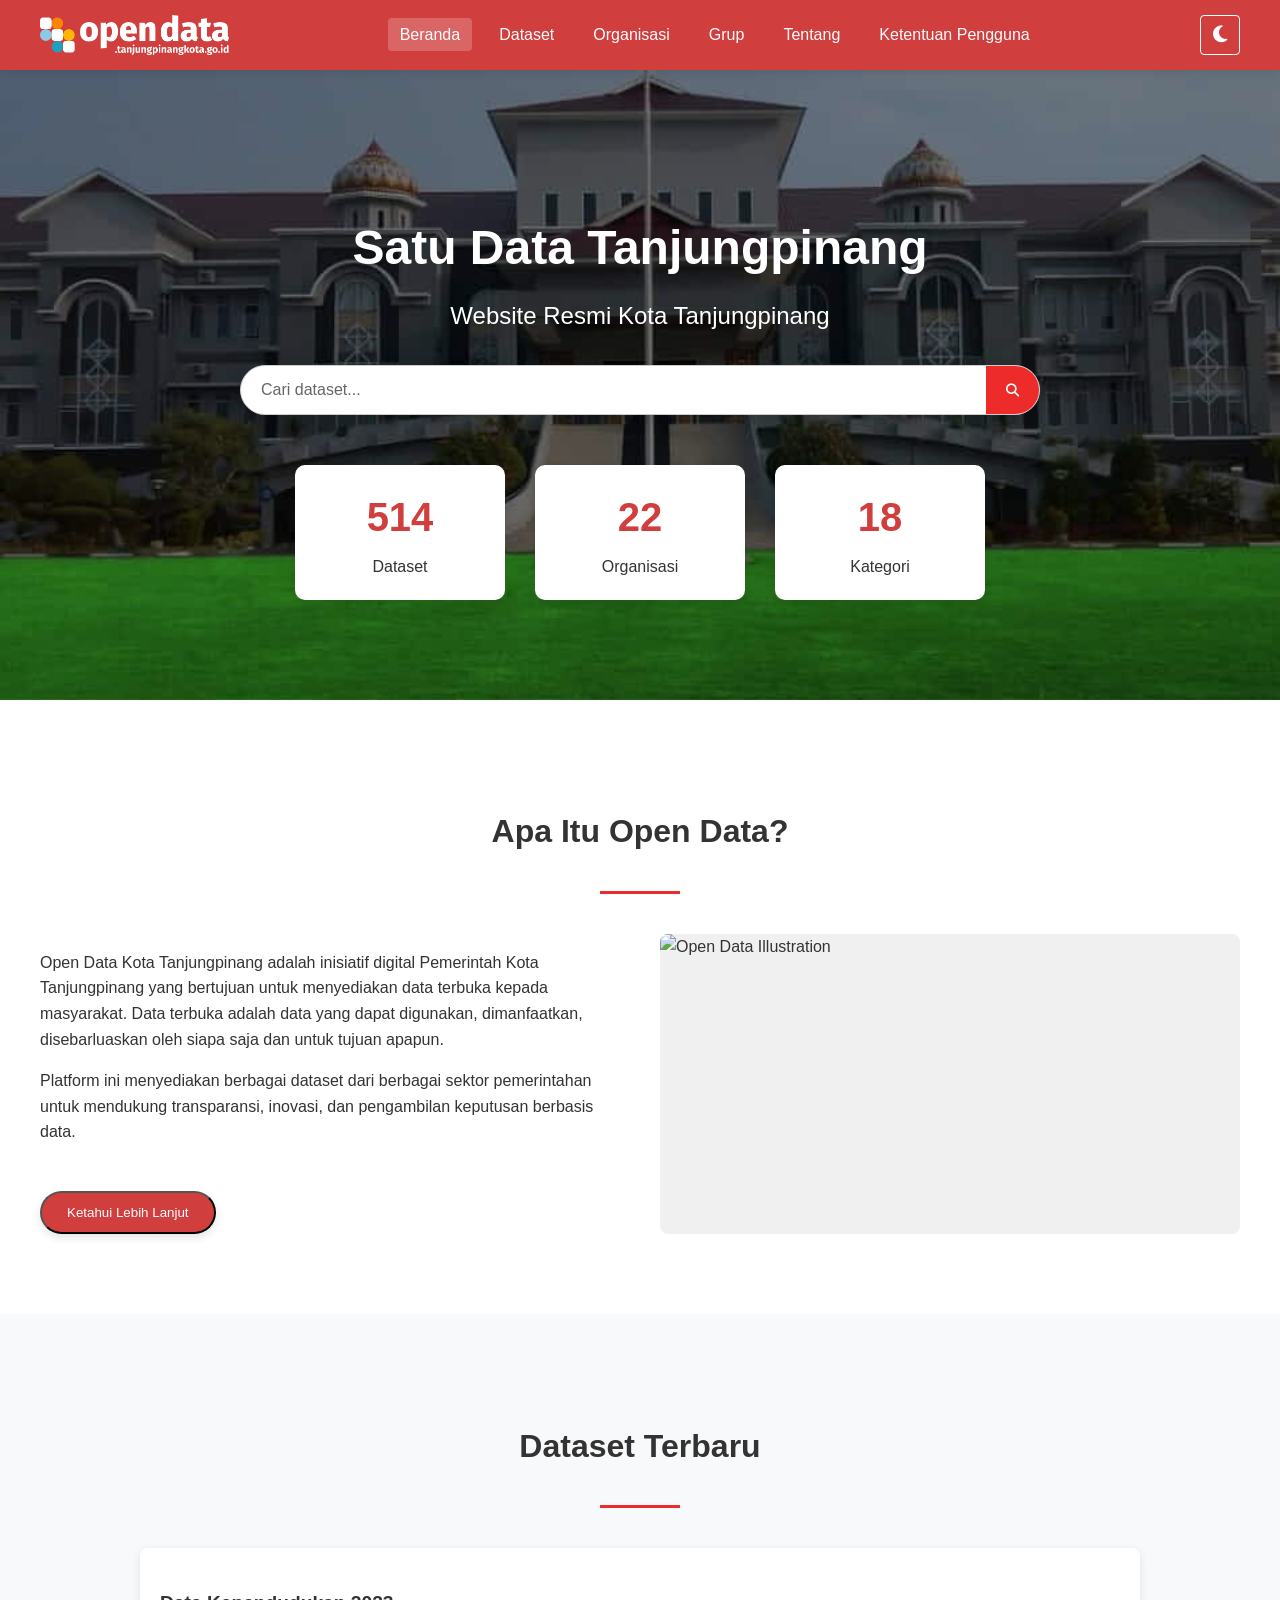
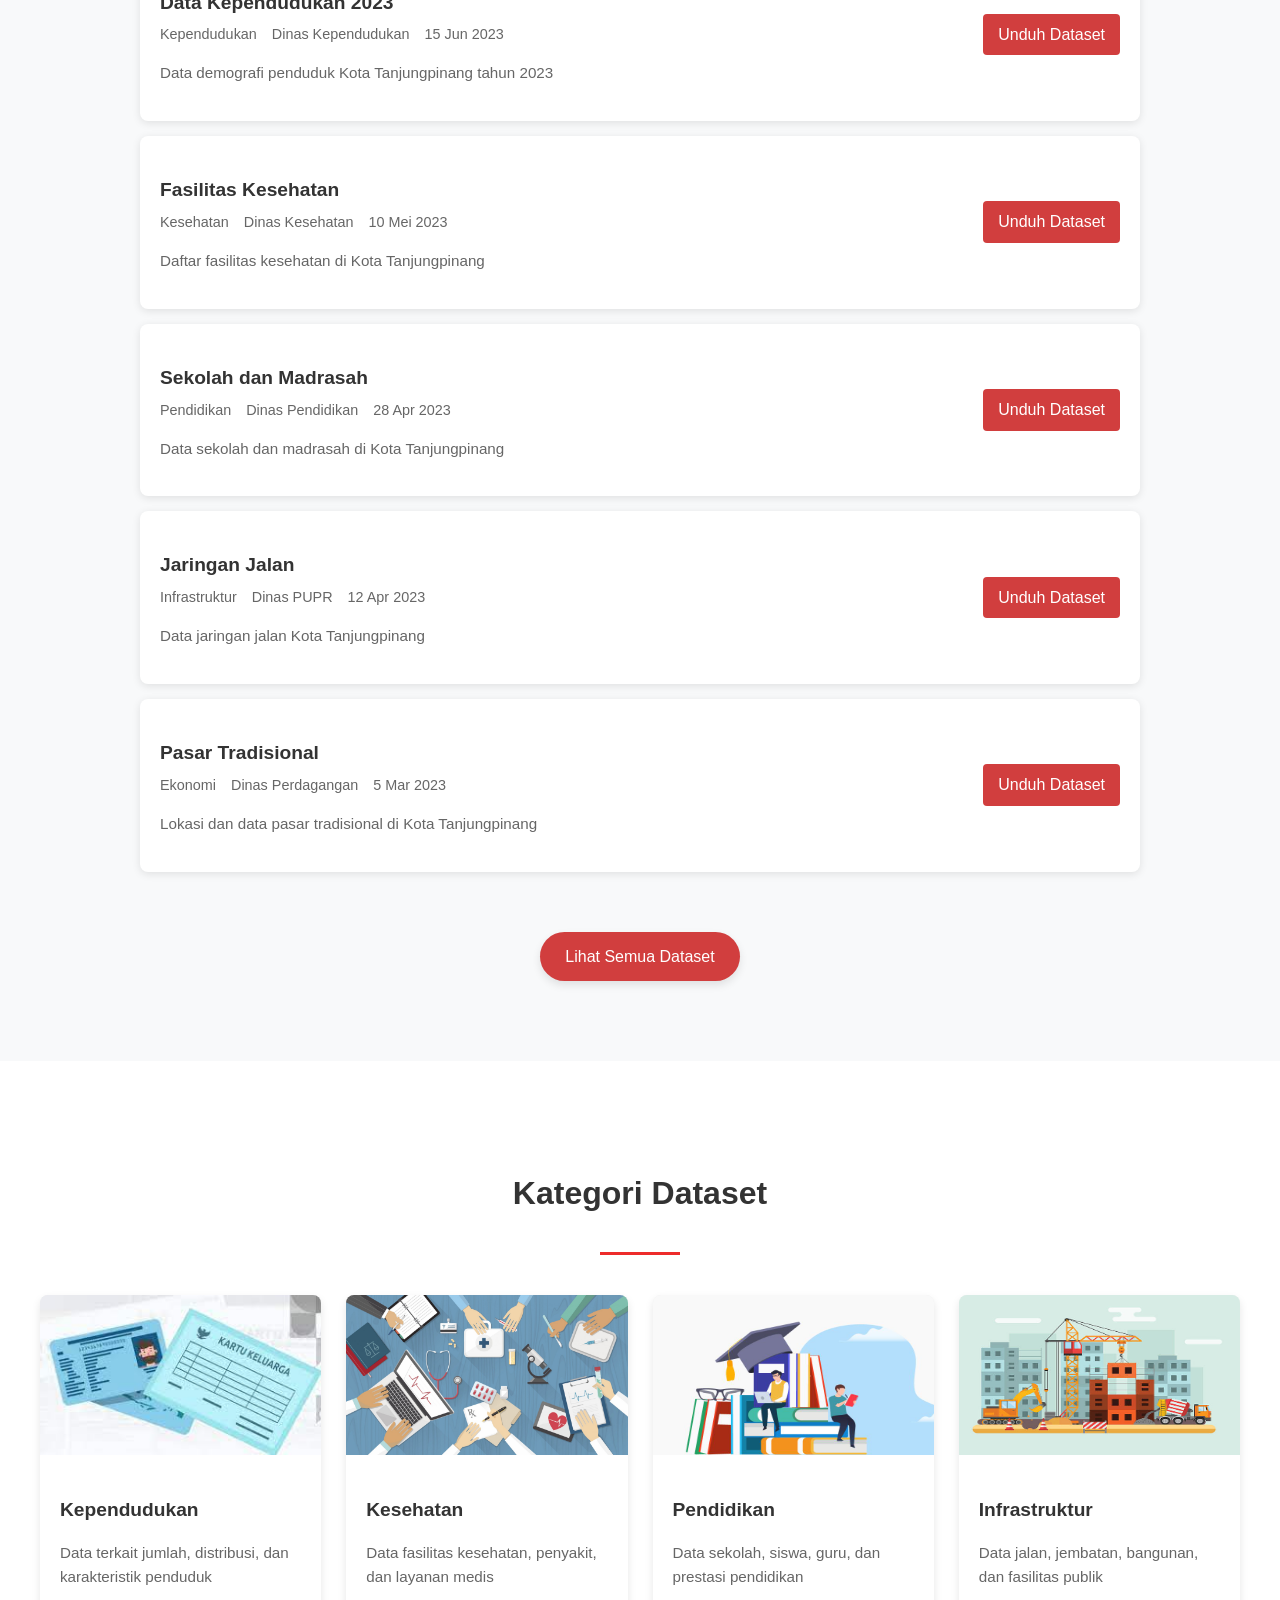
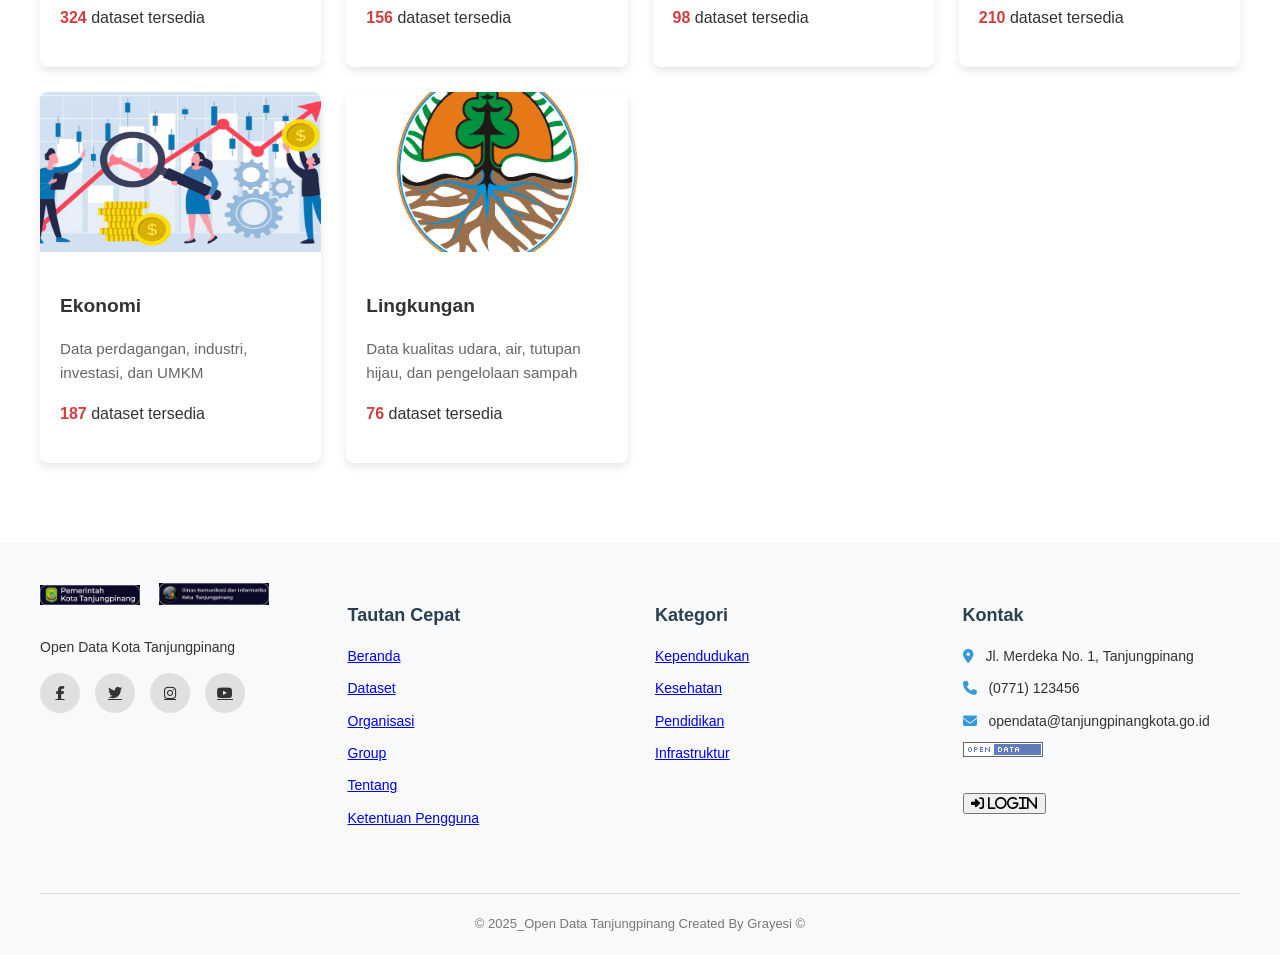
==== commit 759b8e20: "update" ====
--- a/index.html
+++ b/index.html
@@ -143,10 +143,10 @@
                 <div class="footer-col">
                     <h3>Kategori</h3>
                     <ul>
-                        <li><a href="#">Kependudukan</a></li>
-                        <li><a href="#">Kesehatan</a></li>
-                        <li><a href="#">Pendidikan</a></li>
-                        <li><a href="#">Infrastruktur</a></li>
+                        <li><a href="./dataset.html">Kependudukan</a></li>
+                        <li><a href="./dataset.html">Kesehatan</a></li>
+                        <li><a href="./dataset.html">Pendidikan</a></li>
+                        <li><a href="./dataset.html">Infrastruktur</a></li>
                     </ul>
                 </div>
                 <div class="footer-col">
@@ -155,7 +155,10 @@
                         <li><i class="fas fa-map-marker-alt"></i> Jl. Merdeka No. 1, Tanjungpinang</li>
                         <li><i class="fas fa-phone"></i> (0771) 123456</li>
                         <li><i class="fas fa-envelope"></i> opendata@tanjungpinangkota.go.id</li>
-                        <button class a href="login.html" class="footer-login-btn"><i class="fas fa-sign-in-alt"> Login</i>
+                        <img src="images/open data file.png" alt="Logo Diskominfo Tanjungpinang">
+                    </ul>
+                    <ul>
+                         <button class a href="login.html" class="footer-login-btn"><i class="fas fa-sign-in-alt"> Login</i>
                     </ul>
                 </div>
             </div>
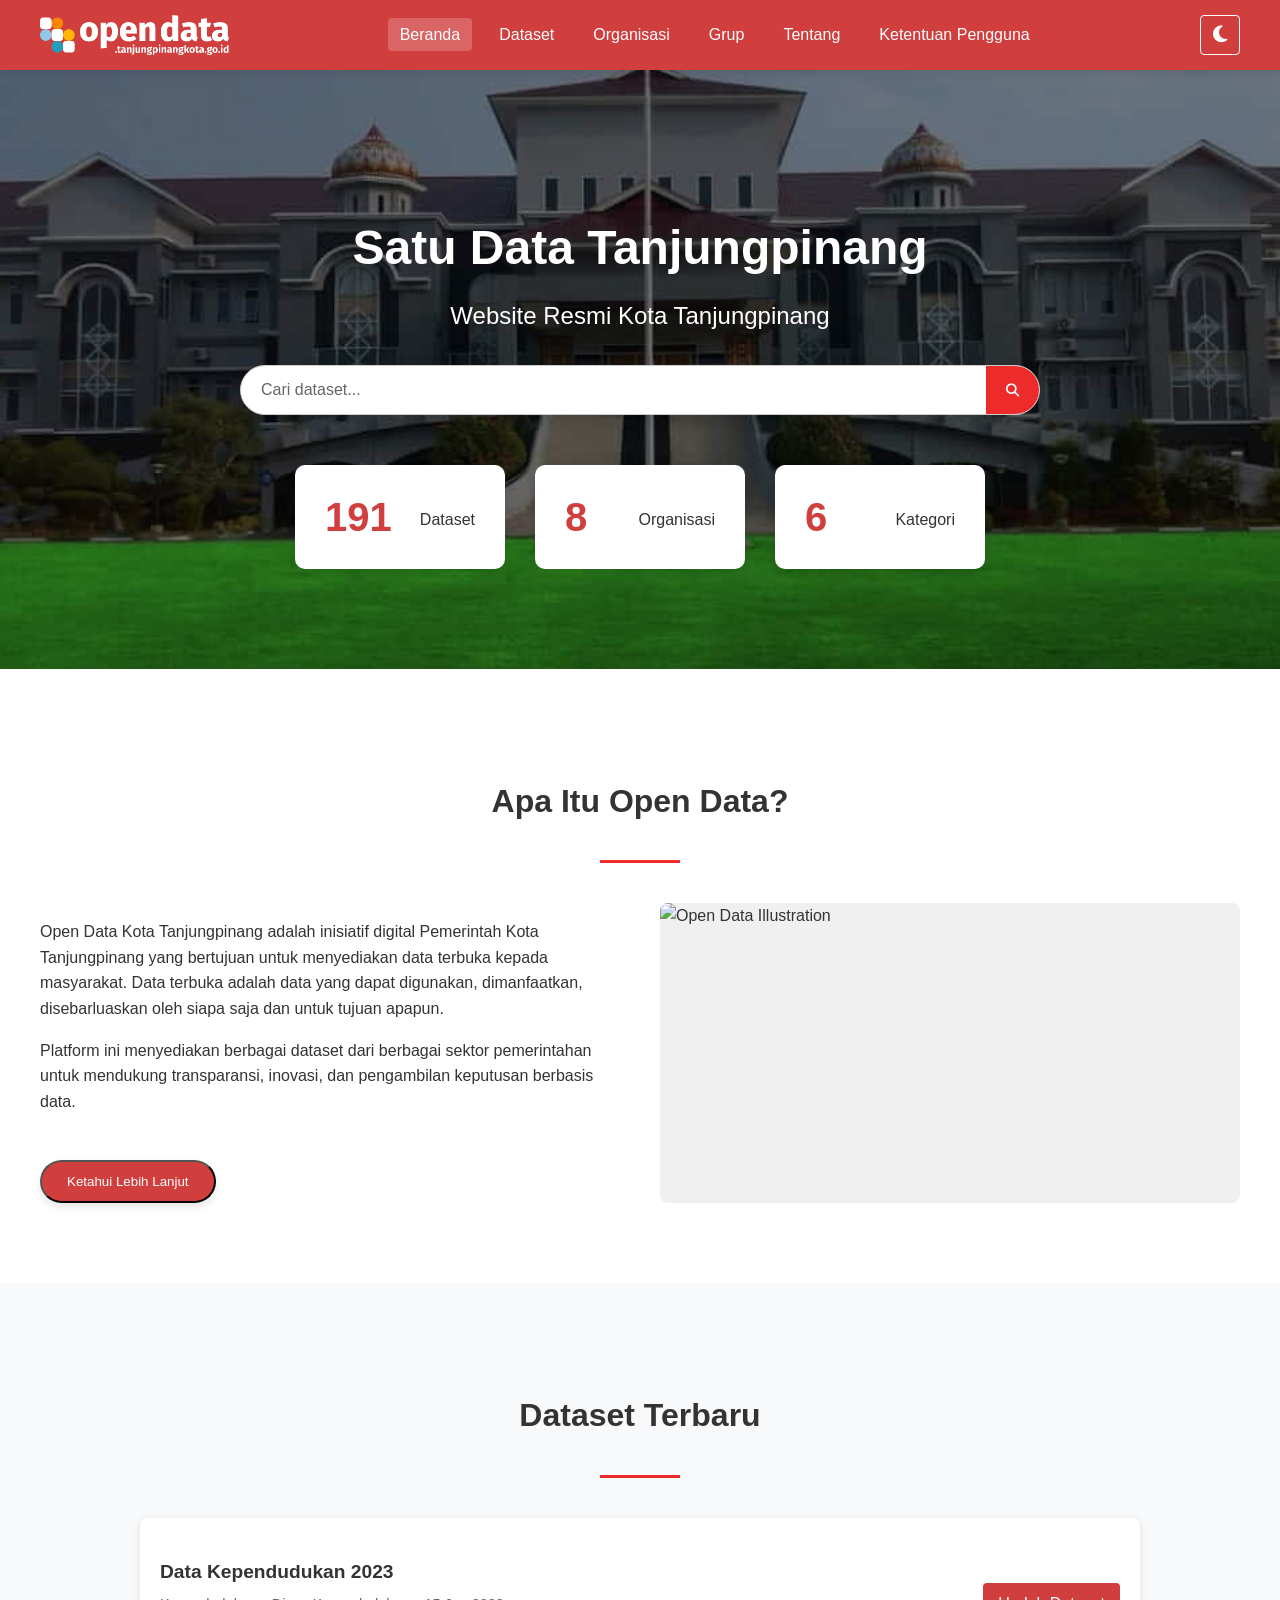
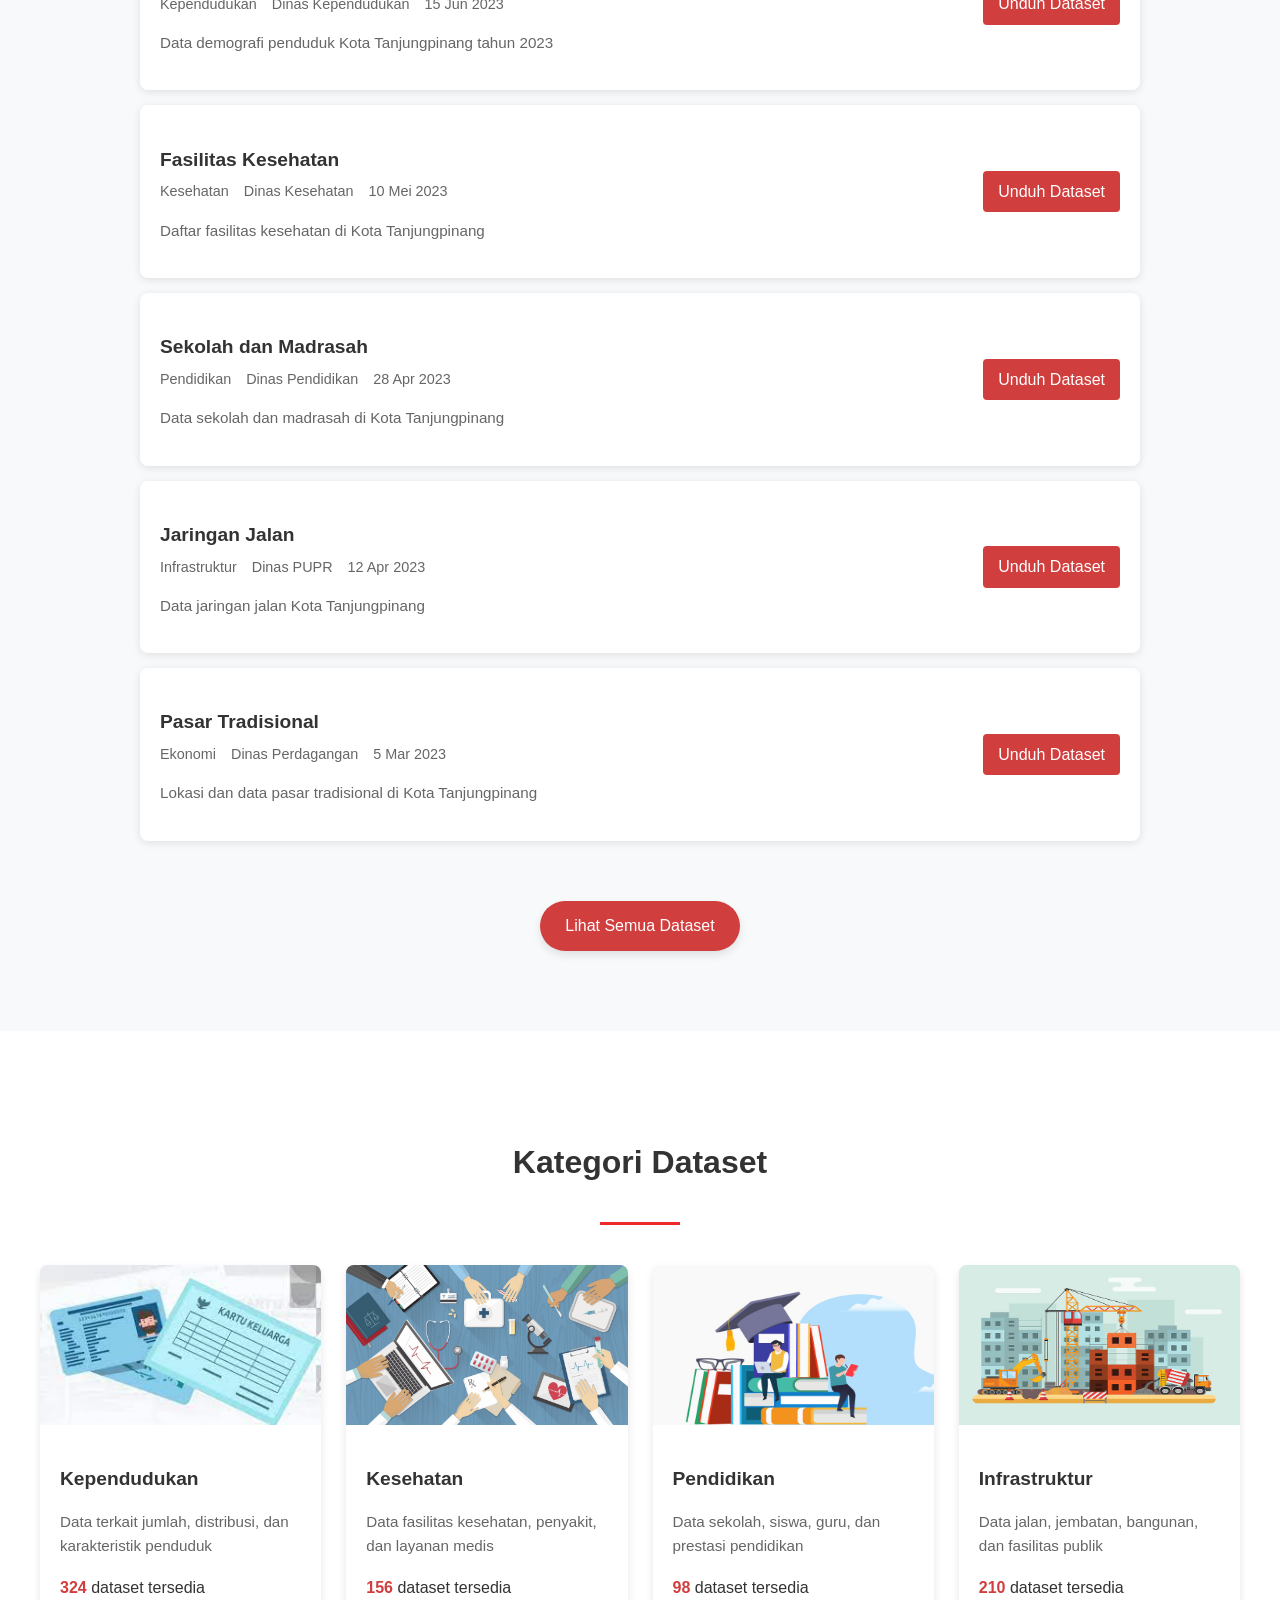
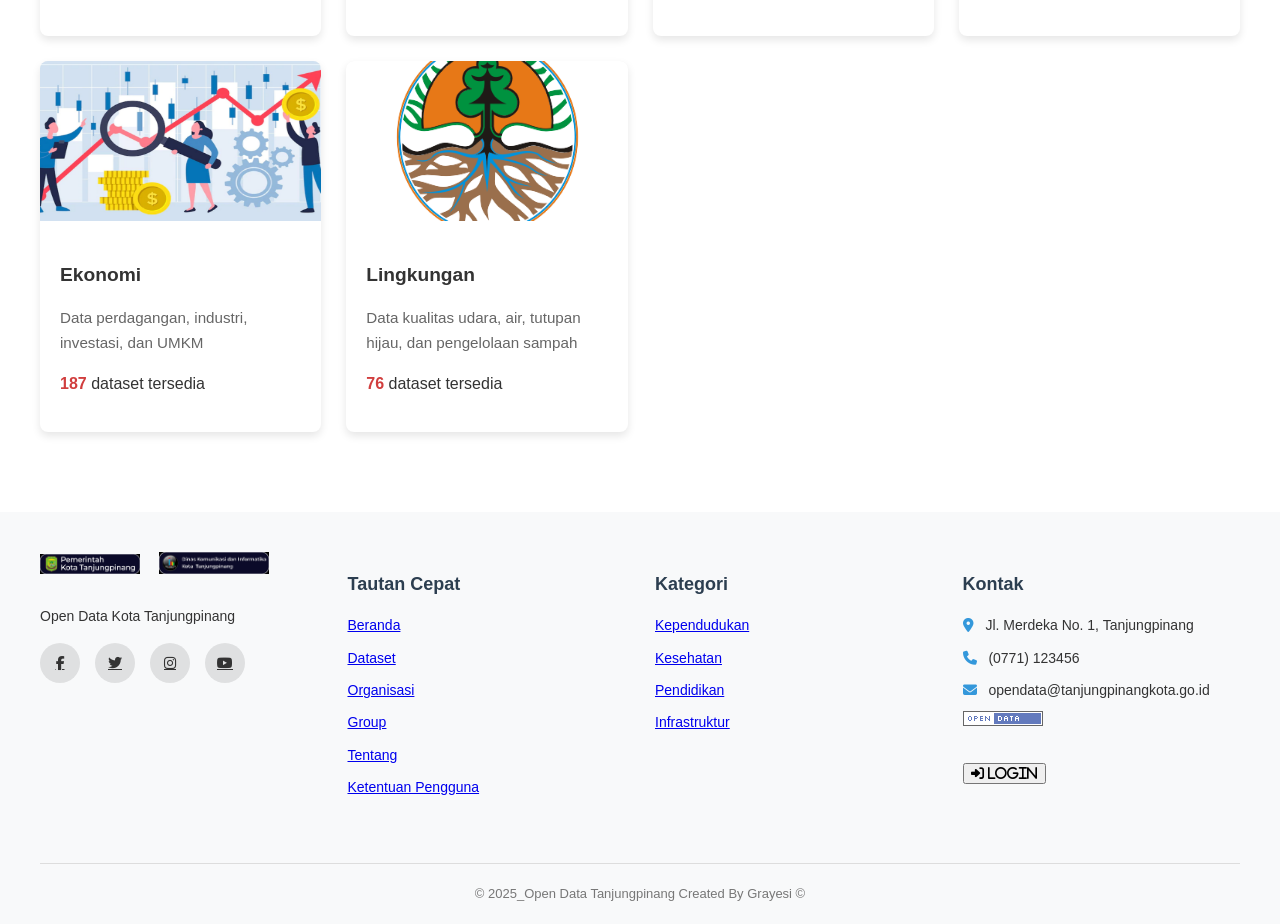
==== commit 2ae0ece4: "Update index.html" ====
--- a/index.html
+++ b/index.html
@@ -26,11 +26,11 @@
             </button>
             <ul id="mainMenu">
                 <li><a href="index.html" class="active">Beranda</a></li>
-                <li><a href="menu navbar/dataset.html">Dataset</a></li>
-                <li><a href="menu navbar/organisasi.html">Organisasi</a></li>
-                <li><a href="menu navbar/grup.html">Grup</a></li>
-                <li><a href="menu navbar/tentang.html">Tentang</a></li>
-                <li><a href="menu navbar/ketentuan pengguna.html">Ketentuan Pengguna</a></li>
+                <li><a href="./Menu Navbar/dataset.html">Dataset</a></li>
+                <li><a href="./Menu Navbar/organisasi.html">Organisasi</a></li>
+                <li><a href="./Menu Navbar/grup.html">Grup</a></li>
+                <li><a href="./Menu Navbar/tentang.html">Tentang</a></li>
+                <li><a href="./Menu Navbar/ketentuan pengguna.html">Ketentuan Pengguna</a></li>
             </ul>
                 <li class="mode-toggle">
                     <button id="darkModeBtn" class="icon-toggle" aria-label="Toggle Dark Mode">
--- a/index.css
+++ b/index.css
@@ -744,4 +744,18 @@
             }
         }
 
+        .visitor-stats {
+                flex-direction: column;
+                gap: 10px;
+            }
+            
+            .stat-item {
+                display: flex;
+                justify-content: space-between;
+                align-items: center;
+            }
+            
+            .stat-divider {
+                display: none;
+            }
         
